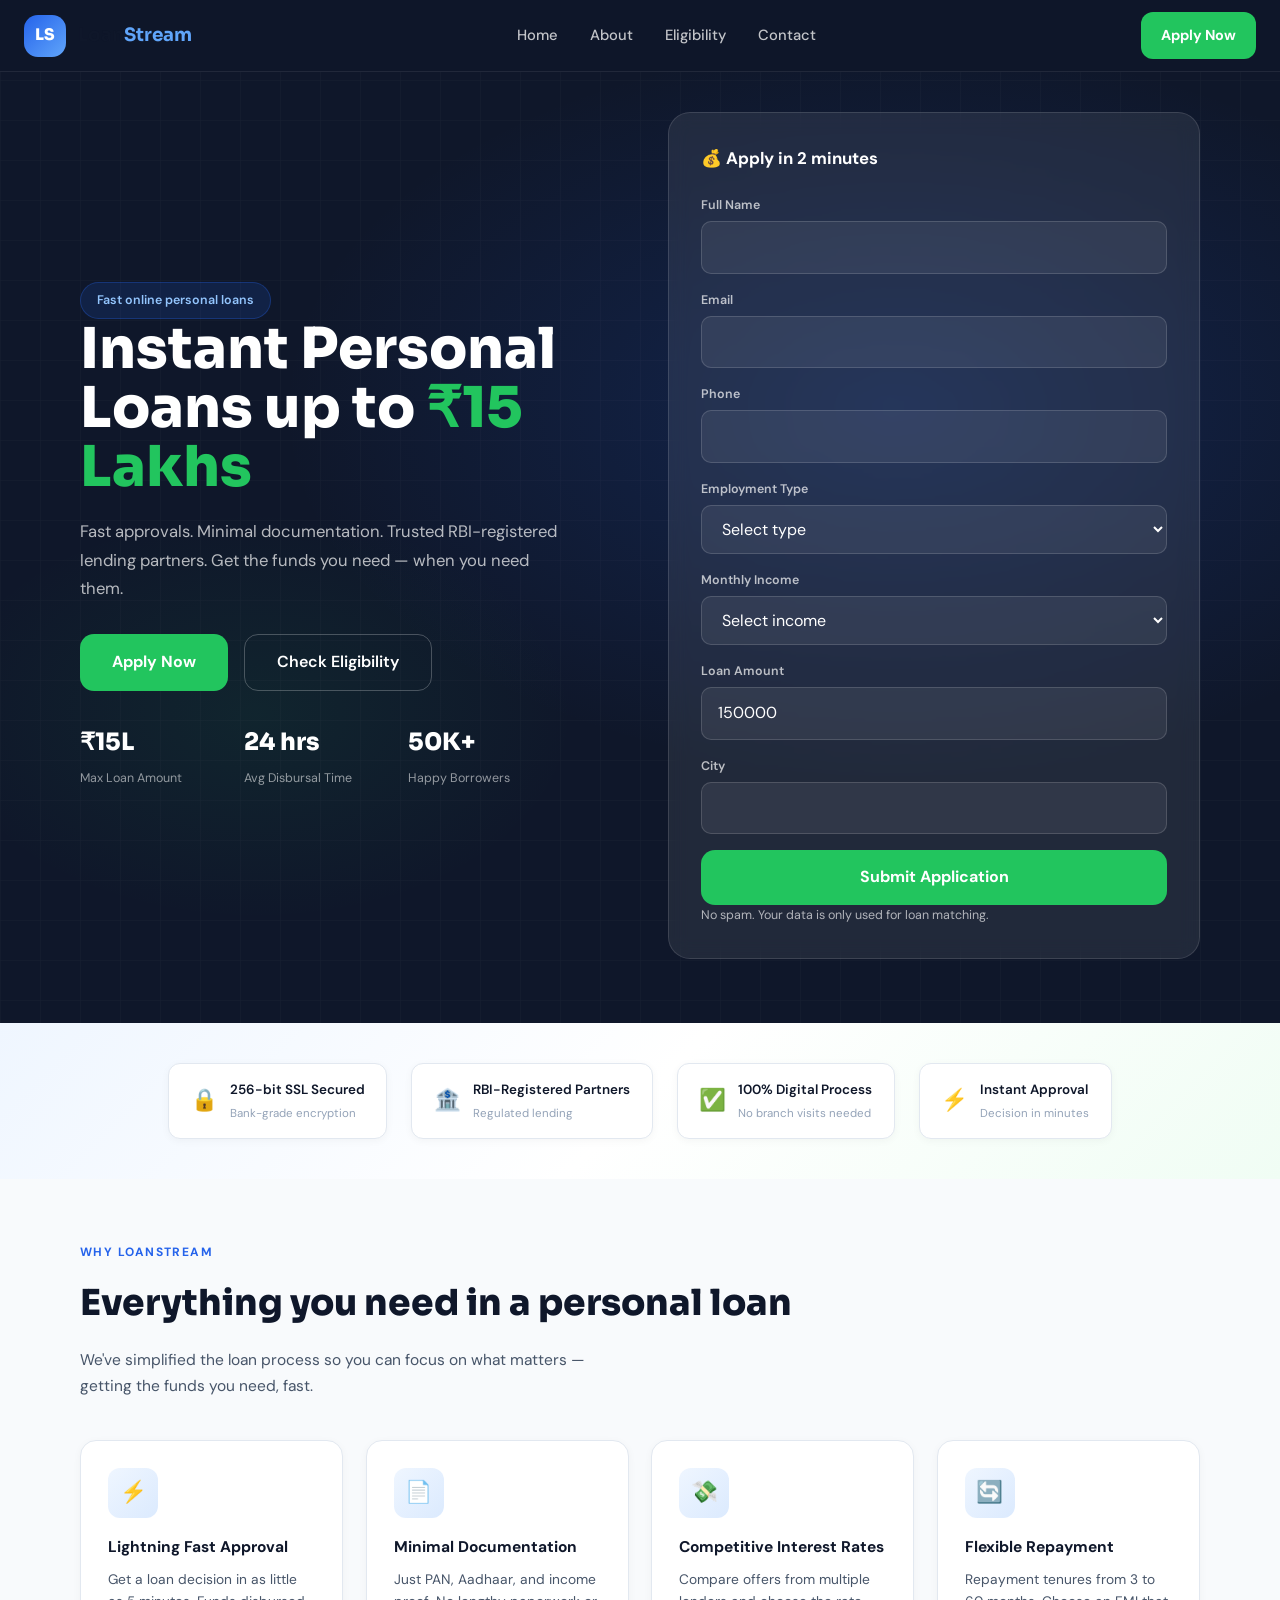
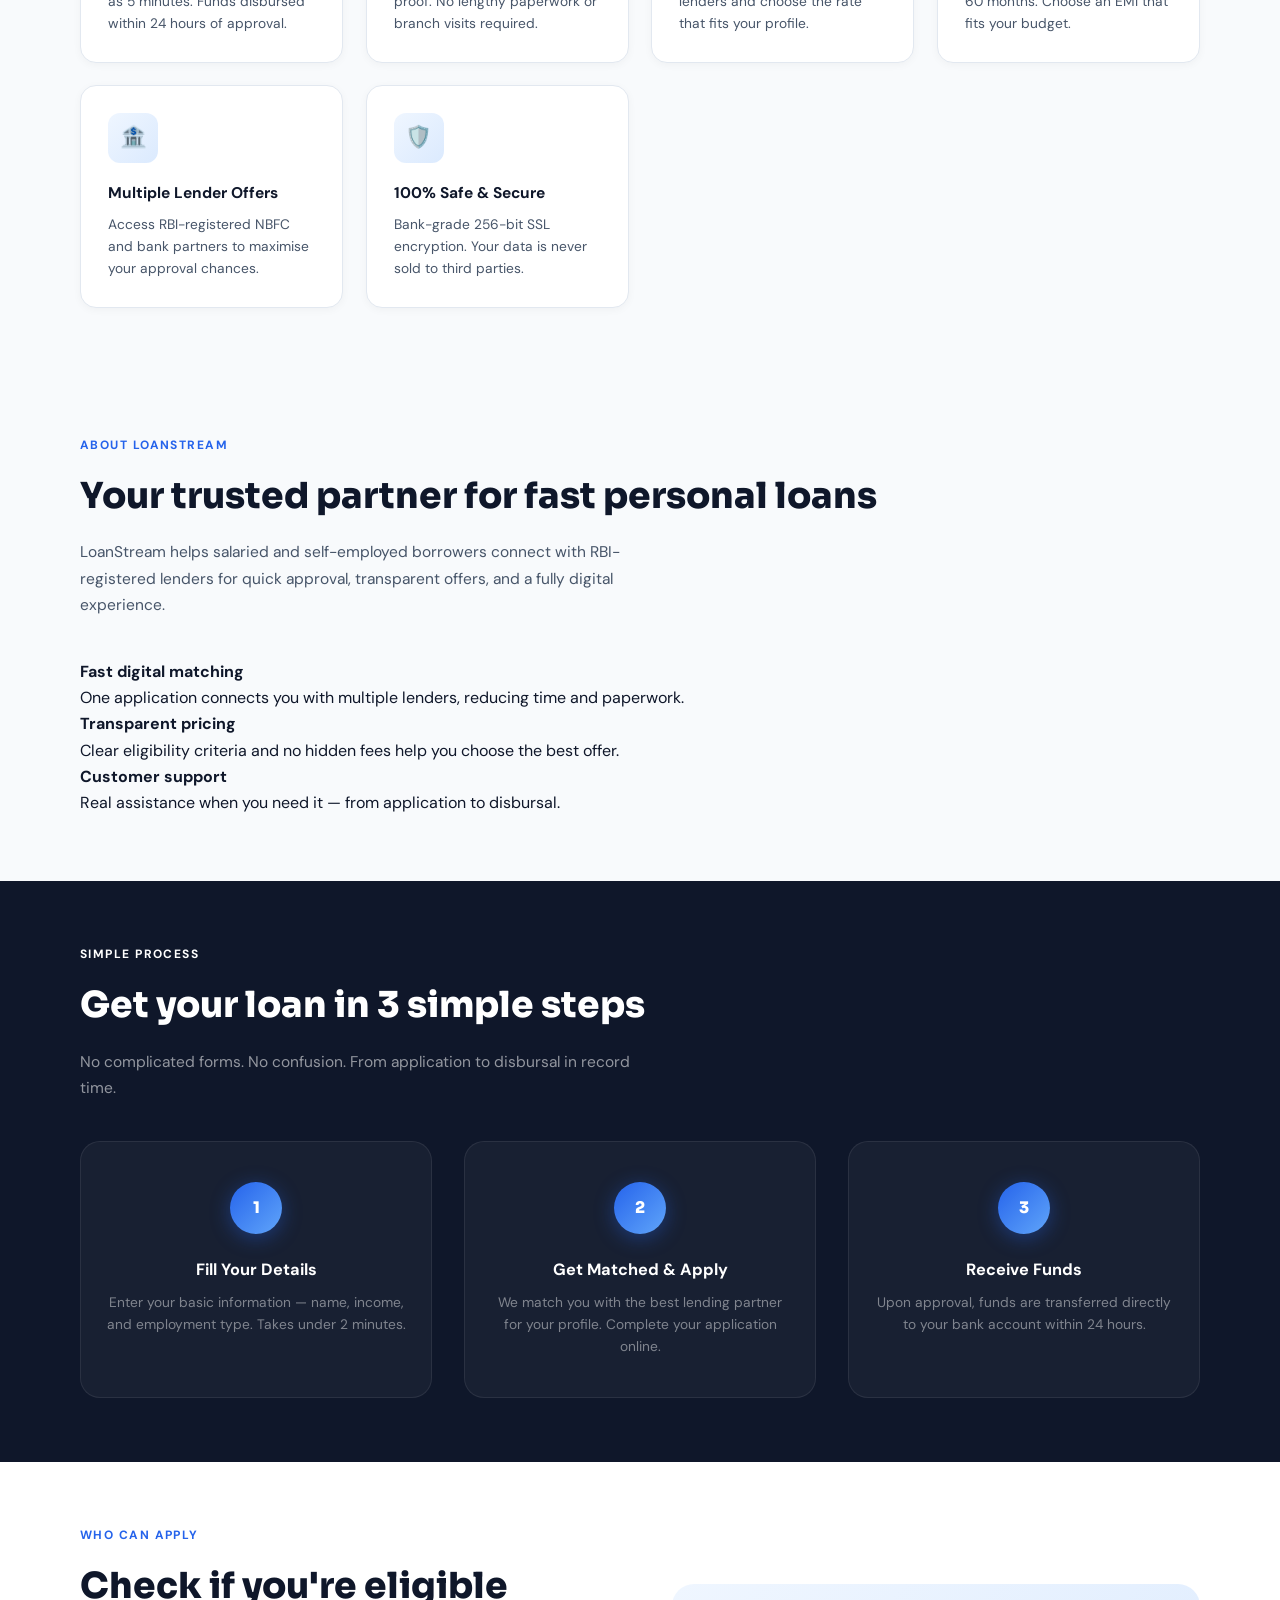
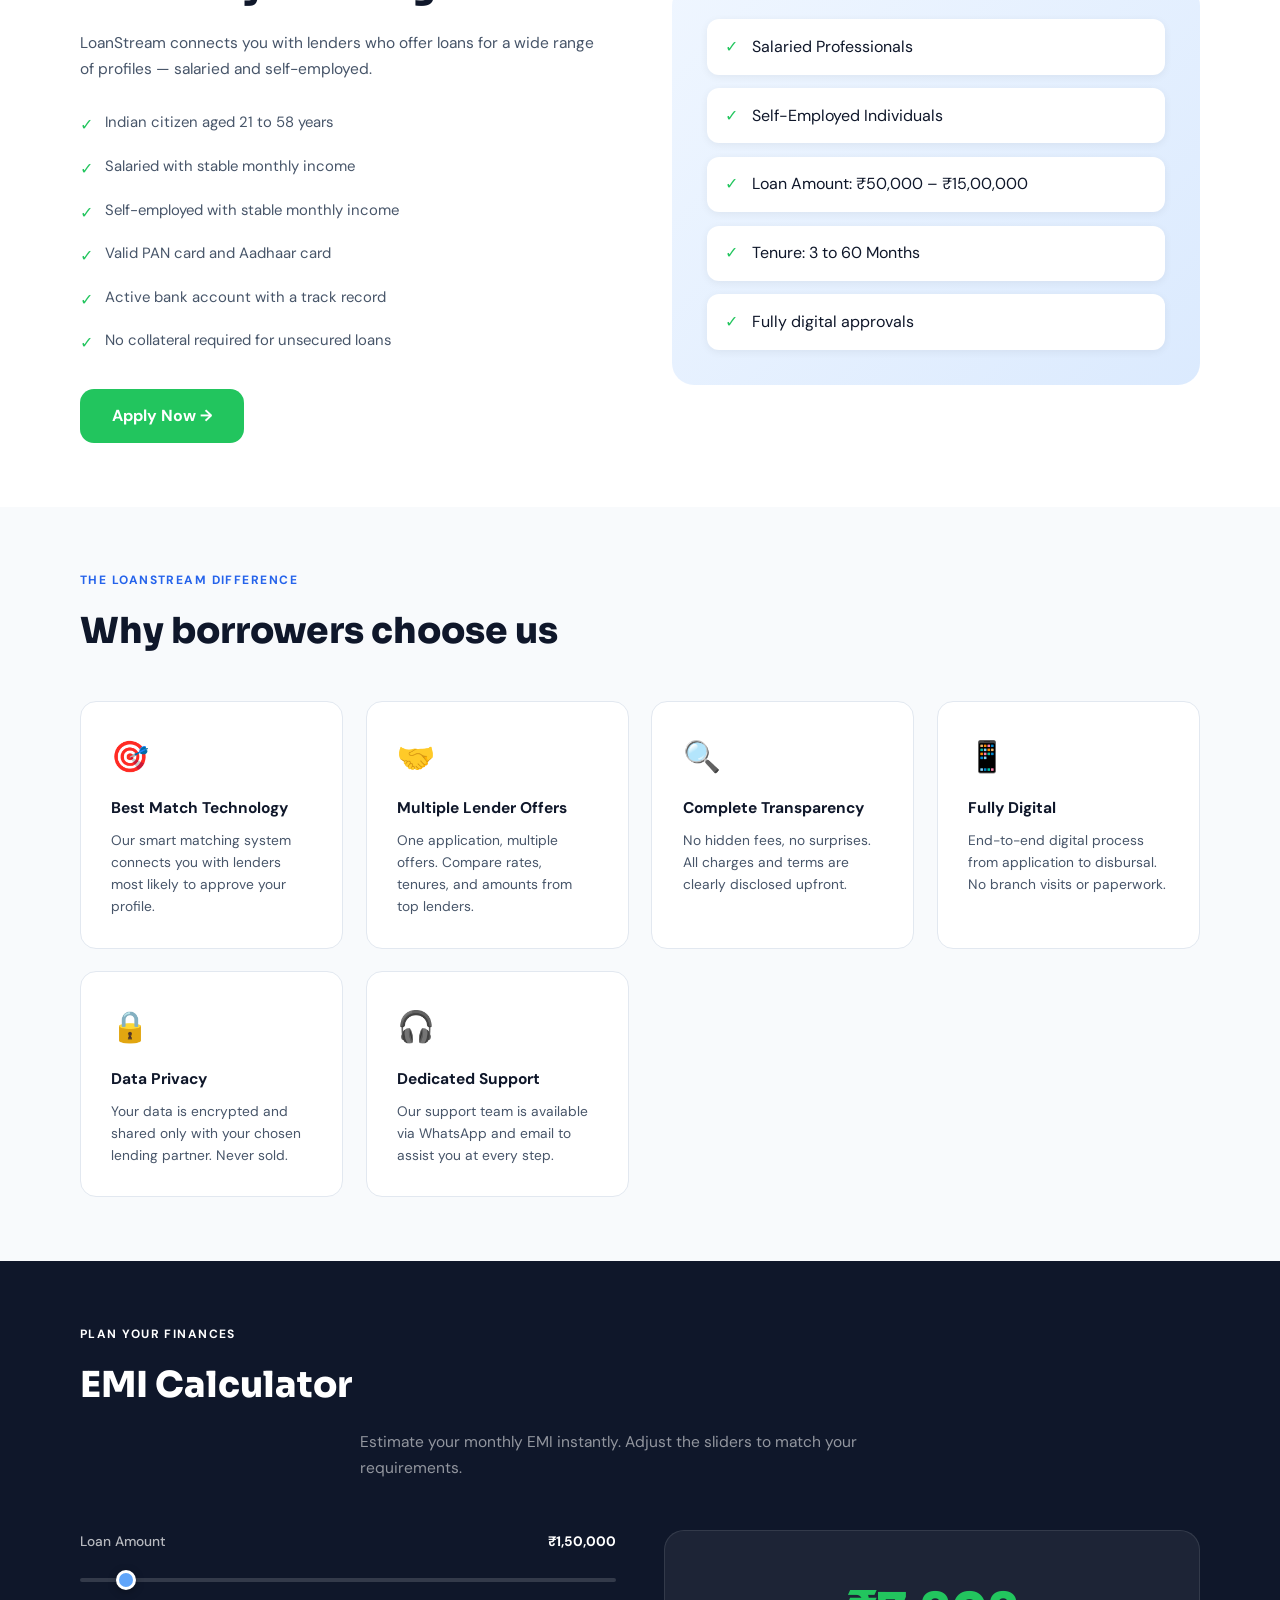
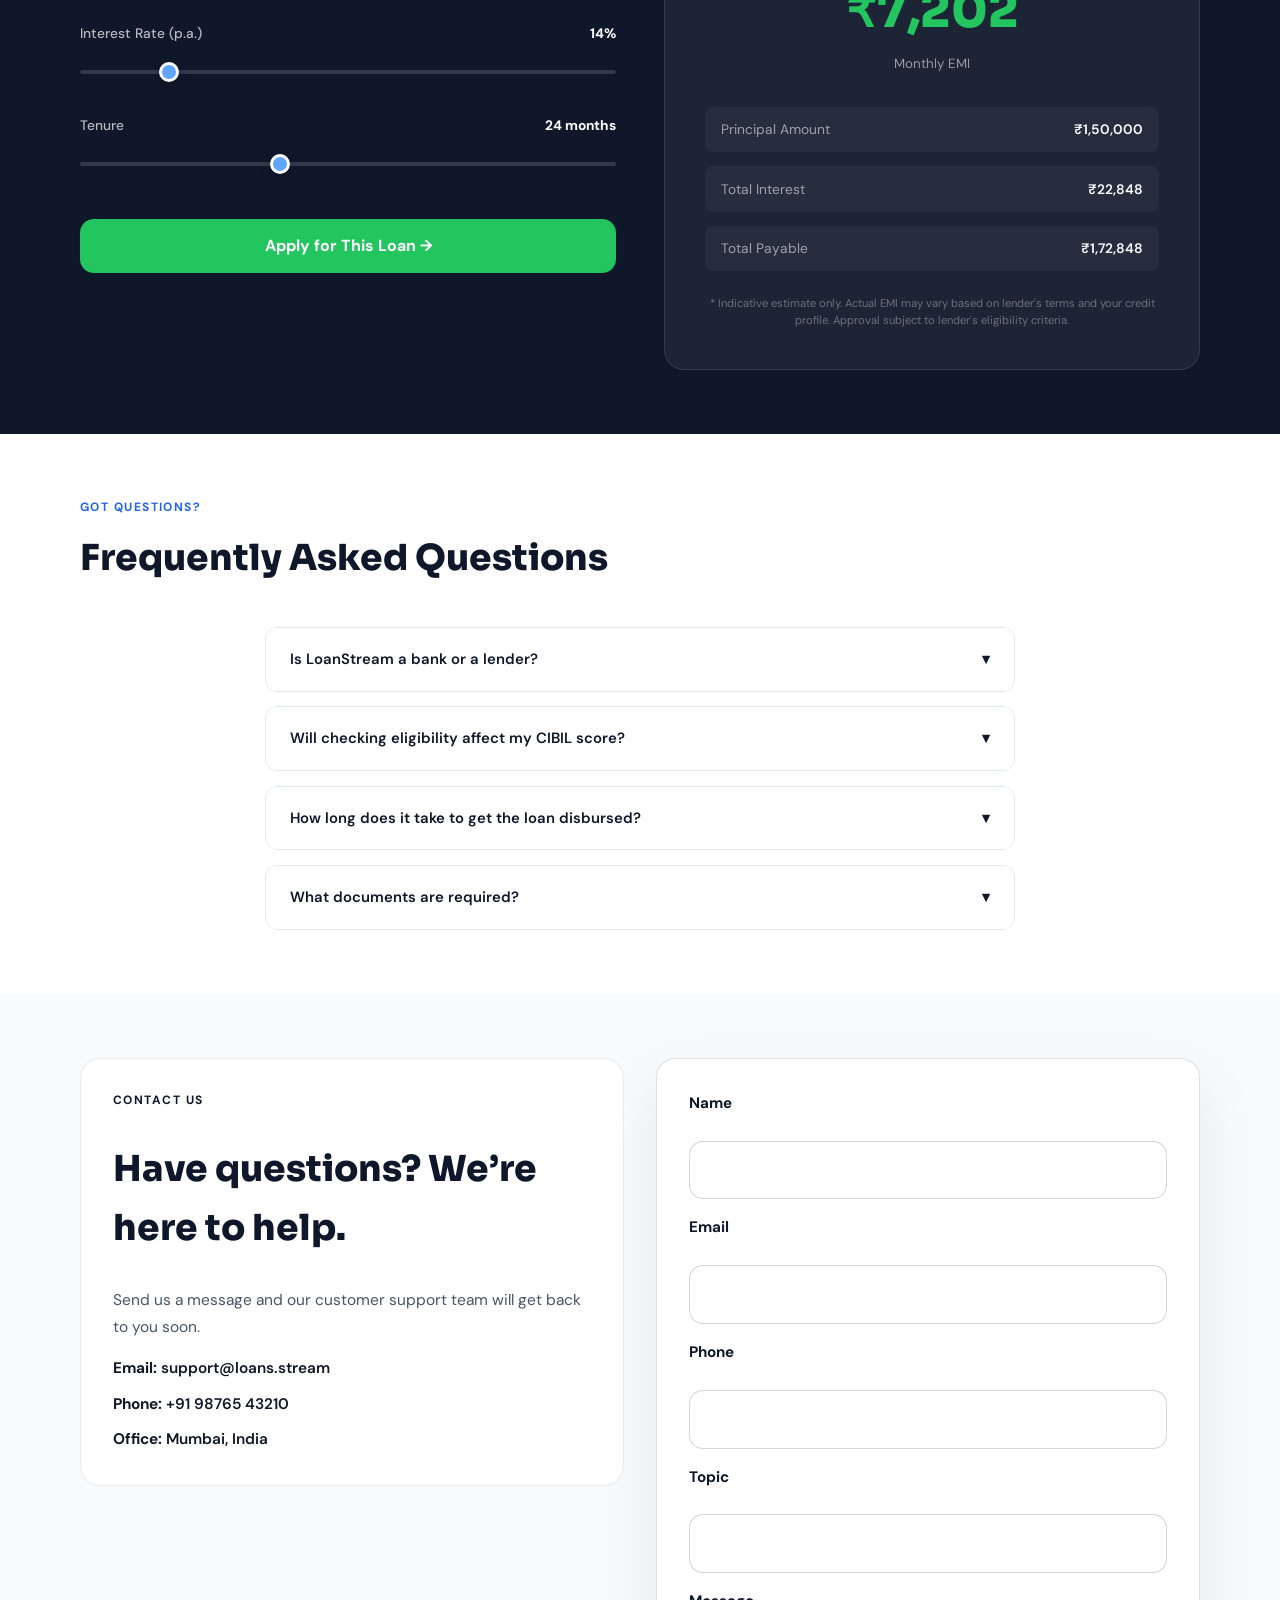
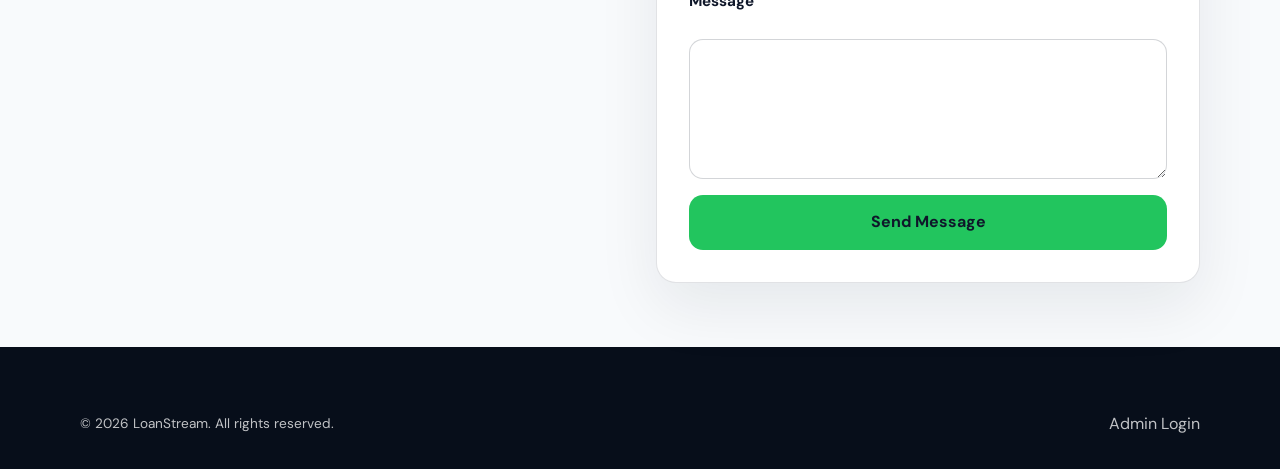
==== backend/wwwroot/index.html @ e565d1c7 "Remove old frontend/admin folders and unused files" ====
<!DOCTYPE html>
<html lang="en">
<head>
  <meta charset="UTF-8" />
  <meta name="viewport" content="width=device-width, initial-scale=1.0" />
  <title>LoanStream – Instant Personal Loans up to ₹15 Lakhs | Fast Approval India</title>
  <meta name="description" content="LoanStream connects you with RBI-registered lending partners for instant personal loans up to ₹15 Lakhs. Fast approval, minimal documentation, 100% online process." />
  <link rel="preconnect" href="https://fonts.googleapis.com" />
  <link rel="preconnect" href="https://fonts.gstatic.com" crossorigin />
  <link href="https://fonts.googleapis.com/css2?family=Sora:wght@400;500;600;700;800&family=DM+Sans:opsz,wght@9..40,400;9..40,500;9..40,600&display=swap" rel="stylesheet" />
  <link rel="stylesheet" href="css/style.css" />
</head>
<body>

<nav>
  <a class="logo" href="#home">
    <div class="logo-icon">LS</div>
    <span class="logo-txt">Loan<span>Stream</span></span>
  </a>
  <ul class="nav-links">
    <li><a href="#home">Home</a></li>
    <li><a href="#about">About</a></li>
    <li><a href="#eligibility">Eligibility</a></li>
    <li><a href="#contact">Contact</a></li>
  </ul>
  <button class="btn-nav" id="applyNavBtn">Apply Now</button>
  <div class="ham" id="mobileToggle"><span></span><span></span><span></span></div>
</nav>
<div class="mob-menu" id="mobMenu">
  <a href="#home">Home</a>
  <a href="#about">About</a>
  <a href="#eligibility">Eligibility</a>
  <a href="#contact">Contact</a>
  <button class="m-apply" id="applyMobileBtn">Apply Now →</button>
</div>

<section class="hero" id="home">
  <div class="hero-bg"></div>
  <div class="hero-grid"></div>
  <div class="hero-inner container">
    <div>
      <div class="badge">Fast online personal loans</div>
      <h1>Instant Personal Loans up to <span class="g">₹15 Lakhs</span></h1>
      <p class="hero-sub">Fast approvals. Minimal documentation. Trusted RBI-registered lending partners. Get the funds you need — when you need them.</p>
      <div class="hero-ctas">
        <button class="btn-p" id="applyHeroBtn">Apply Now</button>
        <a class="btn-o" href="#eligibility">Check Eligibility</a>
      </div>
      <div class="stats">
        <div class="stat"><div class="n">₹15L</div><div class="l">Max Loan Amount</div></div>
        <div class="stat"><div class="n">24 hrs</div><div class="l">Avg Disbursal Time</div></div>
        <div class="stat"><div class="n">50K+</div><div class="l">Happy Borrowers</div></div>
      </div>
    </div>
    <div>
      <div class="hero-card">
        <h3>💰 Apply in 2 minutes</h3>
        <form id="leadForm" class="mform">
          <div class="mfg"><label>Full Name</label><input type="text" name="name" required /></div>
          <div class="mfg"><label>Email</label><input type="email" name="email" required /></div>
          <div class="mfg"><label>Phone</label><input type="tel" name="phone" required maxlength="10" /></div>
          <div class="mfg"><label>Employment Type</label><select name="employmentType" required><option value="">Select type</option><option>Salaried</option><option>Self-Employed</option></select></div>
          <div class="mfg"><label>Monthly Income</label><select name="monthlyIncome" required><option value="">Select income</option><option>₹50,000 – ₹1,00,000</option><option>₹1,00,000+</option></select></div>
          <div class="mfg"><label>Loan Amount</label><input type="number" name="loanAmount" min="50000" max="1500000" step="5000" value="150000" required /></div>
          <div class="mfg"><label>City</label><input type="text" name="city" required /></div>
          <button class="btn-p" type="submit">Submit Application</button>
        </form>
        <p class="mdis">No spam. Your data is only used for loan matching.</p>
      </div>
    </div>
  </div>
</section>

<section class="trust">
  <div class="tbadges container">
    <div class="tb"><div class="tb-i">🔒</div><div><div class="tb-t">256-bit SSL Secured</div><div class="tb-s">Bank-grade encryption</div></div></div>
    <div class="tb"><div class="tb-i">🏦</div><div><div class="tb-t">RBI-Registered Partners</div><div class="tb-s">Regulated lending</div></div></div>
    <div class="tb"><div class="tb-i">✅</div><div><div class="tb-t">100% Digital Process</div><div class="tb-s">No branch visits needed</div></div></div>
    <div class="tb"><div class="tb-i">⚡</div><div><div class="tb-t">Instant Approval</div><div class="tb-s">Decision in minutes</div></div></div>
  </div>
</section>

<section class="benefits">
  <div class="container">
    <div class="sec-hdr">
      <div class="sec-lbl">Why LoanStream</div>
      <h2 class="sec-h">Everything you need in a personal loan</h2>
      <p class="sec-sub">We've simplified the loan process so you can focus on what matters — getting the funds you need, fast.</p>
    </div>
    <div class="bgrid">
      <div class="bcard rv"><div class="bicon">⚡</div><h4>Lightning Fast Approval</h4><p>Get a loan decision in as little as 5 minutes. Funds disbursed within 24 hours of approval.</p></div>
      <div class="bcard rv d1"><div class="bicon">📄</div><h4>Minimal Documentation</h4><p>Just PAN, Aadhaar, and income proof. No lengthy paperwork or branch visits required.</p></div>
      <div class="bcard rv d2"><div class="bicon">💸</div><h4>Competitive Interest Rates</h4><p>Compare offers from multiple lenders and choose the rate that fits your profile.</p></div>
      <div class="bcard rv"><div class="bicon">🔄</div><h4>Flexible Repayment</h4><p>Repayment tenures from 3 to 60 months. Choose an EMI that fits your budget.</p></div>
      <div class="bcard rv d1"><div class="bicon">🏦</div><h4>Multiple Lender Offers</h4><p>Access RBI-registered NBFC and bank partners to maximise your approval chances.</p></div>
      <div class="bcard rv d2"><div class="bicon">🛡️</div><h4>100% Safe & Secure</h4><p>Bank-grade 256-bit SSL encryption. Your data is never sold to third parties.</p></div>
    </div>
  </div>
</section>

<section class="about" id="about">
  <div class="container">
    <div class="sec-hdr">
      <div class="sec-lbl">About LoanStream</div>
      <h2 class="sec-h">Your trusted partner for fast personal loans</h2>
      <p class="sec-sub">LoanStream helps salaried and self-employed borrowers connect with RBI-registered lenders for quick approval, transparent offers, and a fully digital experience.</p>
    </div>
    <div class="about-grid">
      <div class="about-card"><h4>Fast digital matching</h4><p>One application connects you with multiple lenders, reducing time and paperwork.</p></div>
      <div class="about-card"><h4>Transparent pricing</h4><p>Clear eligibility criteria and no hidden fees help you choose the best offer.</p></div>
      <div class="about-card"><h4>Customer support</h4><p>Real assistance when you need it — from application to disbursal.</p></div>
    </div>
  </div>
</section>

<section class="hiw" id="how-it-works">
  <div class="container">
    <div class="sec-hdr c">
      <div class="sec-lbl">Simple Process</div>
      <h2 class="sec-h">Get your loan in 3 simple steps</h2>
      <p class="sec-sub">No complicated forms. No confusion. From application to disbursal in record time.</p>
    </div>
    <div class="steps">
      <div class="step rv"><div class="snum">1</div><h4>Fill Your Details</h4><p>Enter your basic information — name, income, and employment type. Takes under 2 minutes.</p></div>
      <div class="step rv d1"><div class="snum">2</div><h4>Get Matched & Apply</h4><p>We match you with the best lending partner for your profile. Complete your application online.</p></div>
      <div class="step rv d2"><div class="snum">3</div><h4>Receive Funds</h4><p>Upon approval, funds are transferred directly to your bank account within 24 hours.</p></div>
    </div>
  </div>
</section>

<section class="eligibility" id="eligibility">
  <div class="container">
    <div class="elig-grid">
      <div>
        <div class="sec-lbl">Who Can Apply</div>
        <h2 class="sec-h">Check if you're eligible</h2>
        <p class="sec-sub" style="margin-bottom:1.75rem">LoanStream connects you with lenders who offer loans for a wide range of profiles — salaried and self-employed.</p>
        <ul class="elist">
          <li><span>Indian citizen aged 21 to 58 years</span></li>
          <li><span>Salaried with stable monthly income</span></li>
          <li><span>Self-employed with stable monthly income</span></li>
          <li><span>Valid PAN card and Aadhaar card</span></li>
          <li><span>Active bank account with a track record</span></li>
          <li><span>No collateral required for unsecured loans</span></li>
        </ul>
        <button class="btn-p" onclick="document.getElementById('leadForm').scrollIntoView({behavior:'smooth'});">Apply Now →</button>
      </div>
      <div class="evisual">
        <div class="eitem"><span class="eck">✓</span><span>Salaried Professionals</span></div>
        <div class="eitem"><span class="eck">✓</span><span>Self-Employed Individuals</span></div>
        <div class="eitem"><span class="eck">✓</span><span>Loan Amount: ₹50,000 – ₹15,00,000</span></div>
        <div class="eitem"><span class="eck">✓</span><span>Tenure: 3 to 60 Months</span></div>
        <div class="eitem"><span class="eck">✓</span><span>Fully digital approvals</span></div>
      </div>
    </div>
  </div>
</section>

<section class="why">
  <div class="container">
    <div class="sec-hdr c"><div class="sec-lbl">The LoanStream Difference</div><h2 class="sec-h">Why borrowers choose us</h2></div>
    <div class="wgrid">
      <div class="wcard rv"><div class="wi">🎯</div><h4>Best Match Technology</h4><p>Our smart matching system connects you with lenders most likely to approve your profile.</p></div>
      <div class="wcard rv d1"><div class="wi">🤝</div><h4>Multiple Lender Offers</h4><p>One application, multiple offers. Compare rates, tenures, and amounts from top lenders.</p></div>
      <div class="wcard rv d2"><div class="wi">🔍</div><h4>Complete Transparency</h4><p>No hidden fees, no surprises. All charges and terms are clearly disclosed upfront.</p></div>
      <div class="wcard rv"><div class="wi">📱</div><h4>Fully Digital</h4><p>End-to-end digital process from application to disbursal. No branch visits or paperwork.</p></div>
      <div class="wcard rv d1"><div class="wi">🔒</div><h4>Data Privacy</h4><p>Your data is encrypted and shared only with your chosen lending partner. Never sold.</p></div>
      <div class="wcard rv d2"><div class="wi">🎧</div><h4>Dedicated Support</h4><p>Our support team is available via WhatsApp and email to assist you at every step.</p></div>
    </div>
  </div>
</section>

<section class="emi">
  <div class="container">
    <div class="sec-hdr c"><div class="sec-lbl">Plan Your Finances</div><h2 class="sec-h">EMI Calculator</h2><p class="sec-sub" style="color:rgba(255,255,255,.55);margin:0 auto 3rem">Estimate your monthly EMI instantly. Adjust the sliders to match your requirements.</p></div>
    <div class="emi-inner">
      <div class="emi-ctrls">
        <div class="slg"><label>Loan Amount <span id="amtD">₹1,50,000</span></label><input type="range" id="lAmt" min="50000" max="1500000" step="5000" value="150000" oninput="calcEMI()"></div>
        <div class="slg"><label>Interest Rate (p.a.) <span id="rateD">14%</span></label><input type="range" id="lRate" min="10" max="36" step="0.5" value="14" oninput="calcEMI()"></div>
        <div class="slg"><label>Tenure <span id="tenD">24 months</span></label><input type="range" id="lTen" min="3" max="60" step="1" value="24" oninput="calcEMI()"></div>
        <button class="btn-p" style="width:100%;margin-top:.75rem" onclick="document.getElementById('leadForm').scrollIntoView({behavior:'smooth'});">Apply for This Loan →</button>
      </div>
      <div class="emi-res">
        <div class="emi-num" id="emiD">₹9,617</div>
        <div class="emi-lbl">Monthly EMI</div>
        <div class="emi-bd">
          <div class="erow"><span class="k">Principal Amount</span><span class="v" id="pD">₹1,50,000</span></div>
          <div class="erow"><span class="k">Total Interest</span><span class="v" id="iD">₹30,808</span></div>
          <div class="erow"><span class="k">Total Payable</span><span class="v" id="tD">₹1,80,808</span></div>
        </div>
        <p class="emi-dis">* Indicative estimate only. Actual EMI may vary based on lender's terms and your credit profile. Approval subject to lender's eligibility criteria.</p>
      </div>
    </div>
  </div>
</section>

<section class="faq" style="background:#fff">
  <div class="container">
    <div class="sec-hdr c"><div class="sec-lbl">Got Questions?</div><h2 class="sec-h">Frequently Asked Questions</h2></div>
    <div class="faq-list">
      <div class="faq-item"><div class="faq-q" onclick="faq(this)">Is LoanStream a bank or a lender? <span class="faq-ch">▾</span></div><div class="faq-a">No. LoanStream is a loan aggregator platform. We connect borrowers with RBI-registered NBFCs and banks. All lending decisions, approvals, and disbursals are made solely by the partnered lenders. LoanStream does not lend money directly.</div></div>
      <div class="faq-item"><div class="faq-q" onclick="faq(this)">Will checking eligibility affect my CIBIL score? <span class="faq-ch">▾</span></div><div class="faq-a">No. Checking your eligibility on LoanStream is a soft inquiry and does not impact your CIBIL or credit score in any way. Only when a lender does a formal credit check (with your consent) will it appear on your credit report.</div></div>
      <div class="faq-item"><div class="faq-q" onclick="faq(this)">How long does it take to get the loan disbursed? <span class="faq-ch">▾</span></div><div class="faq-a">Once your application is approved by the lending partner and KYC is complete, funds are typically disbursed within 24 hours directly to your bank account. Processing times may vary by lender.</div></div>
      <div class="faq-item"><div class="faq-q" onclick="faq(this)">What documents are required? <span class="faq-ch">▾</span></div><div class="faq-a">Typically: PAN Card, Aadhaar Card, last 3 months' bank statements, latest salary slip or ITR (for self-employed), and a selfie for KYC. All documents are submitted digitally — no physical copies needed.</div></div>
    </div>
  </div>
</section>

<section class="contact" id="contact">
  <div class="container">
    <div class="contact-grid">
      <div class="contact-info">
        <div class="sec-lbl">Contact Us</div>
        <h2 class="sec-h">Have questions? We’re here to help.</h2>
        <p class="sec-sub">Send us a message and our customer support team will get back to you soon.</p>
        <div class="contact-details">
          <div><strong>Email:</strong> support@loans.stream</div>
          <div><strong>Phone:</strong> +91 98765 43210</div>
          <div><strong>Office:</strong> Mumbai, India</div>
        </div>
      </div>
      <div class="contact-card">
        <form id="contactForm" class="mform">
          <div class="mfg"><label>Name</label><input type="text" name="name" required /></div>
          <div class="mfg"><label>Email</label><input type="email" name="email" required /></div>
          <div class="mfg"><label>Phone</label><input type="tel" name="phone" required maxlength="10" /></div>
          <div class="mfg"><label>Topic</label><input type="text" name="topic" required /></div>
          <div class="mfg"><label>Message</label><textarea name="message" rows="4" required></textarea></div>
          <button class="btn-p" type="submit">Send Message</button>
        </form>
      </div>
    </div>
  </div>
</section>

<footer class="footer">
  <div class="container footer__content">
    <p>© 2026 LoanStream. All rights reserved.</p>
    <a href="/admin/index.html">Admin Login</a>
  </div>
</footer>

<div class="overlay" id="modal" style="display: none;">
  <div class="modal">
    <button class="mcls" id="closeModalBtn">×</button>
    <h3 id="modalTitle">Application submitted</h3>
    <p id="modalMessage">Your request is being processed.</p>
  </div>
</div>

<script src="js/utils.js"></script>
<script src="js/api.js"></script>
<script src="js/app.js"></script>
<script>
  document.getElementById('mobileToggle')?.addEventListener('click', () => document.getElementById('mobMenu')?.classList.toggle('open'));
  document.getElementById('applyMobileBtn')?.addEventListener('click', () => document.getElementById('leadForm')?.scrollIntoView({behavior:'smooth'}));
  const faq = (el) => {
    el.classList.toggle('open');
    el.nextElementSibling.classList.toggle('open');
  };
  window.faq = faq;
  window.calcEMI = () => {
    const amt = Number(document.getElementById('lAmt')?.value || 150000);
    const rate = Number(document.getElementById('lRate')?.value || 14);
    const ten = Number(document.getElementById('lTen')?.value || 24);
    const r = rate / 1200;
    const emi = Math.round((amt * r * Math.pow(1+r, ten)) / (Math.pow(1+r, ten) - 1));
    document.getElementById('amtD').textContent = `₹${amt.toLocaleString('en-IN')}`;
    document.getElementById('rateD').textContent = `${rate}%`;
    document.getElementById('tenD').textContent = `${ten} months`;
    document.getElementById('emiD').textContent = `₹${emi.toLocaleString('en-IN')}`;
    const total = emi * ten;
    document.getElementById('pD').textContent = `₹${amt.toLocaleString('en-IN')}`;
    document.getElementById('iD').textContent = `₹${Math.max(0, total - amt).toLocaleString('en-IN')}`;
    document.getElementById('tD').textContent = `₹${total.toLocaleString('en-IN')}`;
  };
  calcEMI();
</script>
</body>
</html>
---- backend/wwwroot/css/style.css ----
:root {
  --navy:#0F172A;
  --blue:#2563EB;
  --blue-l:#60A5FA;
  --green:#22C55E;
  --green-d:#16A34A;
  --g50:#F8FAFC;
  --g100:#F1F5F9;
  --g200:#E2E8F0;
  --g400:#94A3B8;
  --g600:#475569;
  --white:#FFFFFF;
}

*, *::before, *::after {
  box-sizing: border-box;
  margin: 0;
  padding: 0;
}

html {
  scroll-behavior: smooth;
}

body {
  font-family: 'DM Sans', sans-serif;
  color: var(--navy);
  background: var(--white);
  line-height: 1.65;
  overflow-x: hidden;
}

section {
  scroll-margin-top: 90px;
  padding: 4rem 0;
}

.about,
.contact {
  background: #f8fafc;
}

.contact-grid {
  display: grid;
  grid-template-columns: repeat(2, minmax(0, 1fr));
  gap: 2rem;
  align-items: start;
}

.contact-info {
  display: grid;
  gap: 1rem;
}

.contact-info .sec-lbl {
  margin-bottom: 0.75rem;
  color: #0f172a;
  font-weight: 700;
  letter-spacing: 0.12em;
  text-transform: uppercase;
}

.contact-details {
  display: grid;
  gap: 0.65rem;
  color: #111827;
  font-size: 0.96rem;
  font-weight: 600;
}

.contact-card {
  background: #ffffff;
  border: 1px solid rgba(15, 23, 42, 0.12);
  border-radius: 20px;
  padding: 2rem;
  box-shadow: 0 24px 62px rgba(15, 23, 42, 0.08);
}

.contact-card label,
.contact-card .mfg label {
  display: block;
  color: #0f172a;
  font-size: 0.95rem;
  font-weight: 700;
  margin-bottom: 0.75rem;
}

.contact-card input,
.contact-card textarea,
.contact-card .mfg input,
.contact-card .mfg textarea {
  width: 100%;
  border: 1px solid rgba(15, 23, 42, 0.18);
  border-radius: 14px;
  padding: 0.95rem 1rem;
  background: #f8fafc;
  color: #0f172a;
  margin-top: 0.45rem;
}

.contact-card input::placeholder,
.contact-card textarea::placeholder {
  color: rgba(15, 23, 42, 0.45);
}

.contact-card textarea {
  min-height: 170px;
}

.contact-card textarea {
  min-height: 170px;
}

.contact-card .btn-p {
  width: 100%;
}

.contact-info {
  background: #ffffff;
  border: 1px solid rgba(15, 23, 42, 0.08);
  border-radius: 20px;
  padding: 2rem;
}

.contact-card textarea {
  resize: vertical;
  min-height: 140px;
}

.contact-card .btn-p {
  width: 100%;
}

@media (max-width: 960px) {
  .contact-grid {
    grid-template-columns: 1fr;
  }
}

a {
  color: inherit;
  text-decoration: none;
}

button, input, select, textarea {
  font: inherit;
}

button {
  cursor: pointer;
}

.container {
  width: min(1120px, calc(100% - 3rem));
  margin: 0 auto;
}

nav {
  position: fixed;
  top: 0;
  left: 0;
  right: 0;
  z-index: 1000;
  display: flex;
  align-items: center;
  justify-content: space-between;
  gap: 1rem;
  padding: 0 1.5rem;
  height: 72px;
  background: rgba(15, 23, 42, 0.95);
  backdrop-filter: blur(14px);
  border-bottom: 1px solid rgba(255, 255, 255, 0.08);
}

.logo {
  display: flex;
  align-items: center;
  gap: 0.75rem;
}

.logo-icon {
  width: 42px;
  height: 42px;
  display: grid;
  place-items: center;
  background: linear-gradient(135deg, var(--blue), var(--blue-l));
  border-radius: 14px;
  color: #fff;
  font-family: 'Sora', sans-serif;
  font-weight: 800;
}

.logo-txt {
  font-family: 'Sora', sans-serif;
  font-weight: 700;
  font-size: 1.15rem;
}

.logo-txt span {
  color: var(--blue-l);
}

.nav-links {
  display: flex;
  align-items: center;
  gap: 2rem;
  list-style: none;
}

.nav-links a {
  color: rgba(255, 255, 255, 0.75);
  font-size: 0.92rem;
  font-weight: 500;
  cursor: pointer;
}

.nav-links a:hover {
  color: #fff;
}

.btn-nav {
  border: none;
  border-radius: 12px;
  padding: 0.72rem 1.25rem;
  background: var(--green);
  color: var(--white);
  font-weight: 700;
  font-size: 0.9rem;
  transition: transform 0.2s ease, background 0.2s ease;
}

.btn-nav:hover {
  background: var(--green-d);
  transform: translateY(-1px);
}

.ham {
  display: none;
  flex-direction: column;
  gap: 5px;
  cursor: pointer;
  padding: 4px;
}

.ham span {
  width: 24px;
  height: 2px;
  background: #fff;
  border-radius: 2px;
}

.mob-menu {
  display: none;
  position: fixed;
  top: 72px;
  left: 0;
  right: 0;
  background: var(--navy);
  padding: 1.5rem;
  flex-direction: column;
  gap: 0.8rem;
  z-index: 999;
  border-bottom: 1px solid rgba(255,255,255,0.1);
}

.mob-menu.open {
  display: flex;
}

.mob-menu a {
  color: rgba(255,255,255,0.8);
  text-decoration: none;
  font-size: 0.95rem;
  font-weight: 500;
  padding: 0.5rem 0;
  border-bottom: 1px solid rgba(255,255,255,0.06);
}

.m-apply {
  background: var(--green);
  color: #fff;
  padding: 0.75rem;
  border-radius: 8px;
  border: none;
  cursor: pointer;
  font-size: 0.95rem;
  font-weight: 700;
}

.hero {
  min-height: 100vh;
  position: relative;
  padding: 7rem 1.5rem 4rem;
  background: var(--navy);
  overflow: hidden;
  display: flex;
  align-items: center;
}

.hero-bg {
  position: absolute;
  inset: 0;
  background: radial-gradient(ellipse 80% 60% at 70% 40%, rgba(37,99,235,0.18), transparent 60%),
              radial-gradient(ellipse 50% 40% at 20% 70%, rgba(34,197,94,0.08), transparent 50%);
}

.hero-grid {
  position: absolute;
  inset: 0;
  opacity: 0.04;
  background-image: linear-gradient(rgba(255,255,255,0.5) 1px, transparent 1px),
                    linear-gradient(90deg, rgba(255,255,255,0.5) 1px, transparent 1px);
  background-size: 40px 40px;
}

.hero-inner {
  position: relative;
  z-index: 1;
  width: min(1120px, calc(100% - 3rem));
  margin: 0 auto;
  display: grid;
  grid-template-columns: 1fr 1fr;
  gap: 3.5rem;
  align-items: center;
}

.badge {
  display: inline-flex;
  align-items: center;
  gap: 0.5rem;
  padding: 0.45rem 1rem;
  border-radius: 100px;
  background: rgba(37,99,235,0.15);
  border: 1px solid rgba(37,99,235,0.3);
  color: #93C5FD;
  font-size: 0.78rem;
  font-weight: 600;
}

.hero h1 {
  font-family: 'Sora', sans-serif;
  font-size: clamp(2.4rem, 4.4vw, 3.6rem);
  font-weight: 800;
  color: #fff;
  line-height: 1.05;
  margin-bottom: 1.3rem;
}

.hero h1 .g {
  color: var(--green);
}

.hero-sub {
  font-size: 1.04rem;
  color: rgba(255,255,255,0.7);
  max-width: 480px;
  margin-bottom: 2rem;
  line-height: 1.7;
}

.hero-ctas {
  display: flex;
  flex-wrap: wrap;
  gap: 1rem;
  margin-bottom: 2rem;
}

.btn-p, .btn-o {
  border-radius: 14px;
  padding: 0.88rem 2rem;
  transition: all 0.2s ease;
}

.btn-p {
  border: none;
  background: var(--green);
  color: white;
  font-weight: 700;
}

.btn-p:hover {
  background: var(--green-d);
  transform: translateY(-2px);
}

.btn-o {
  border: 1px solid rgba(255,255,255,0.24);
  background: transparent;
  color: white;
  font-weight: 600;
}

.btn-o:hover {
  background: rgba(255,255,255,0.08);
  transform: translateY(-2px);
}

.stats {
  display: flex;
  flex-wrap: wrap;
  gap: 1.5rem;
}

.stat {
  min-width: 140px;
}

.n {
  font-family: 'Sora', sans-serif;
  font-size: 1.5rem;
  font-weight: 800;
  color: white;
}

.l {
  font-size: 0.78rem;
  color: rgba(255,255,255,0.55);
  margin-top: 0.35rem;
}

.hero-card {
  background: rgba(255,255,255,0.08);
  border: 1px solid rgba(255,255,255,0.12);
  border-radius: 22px;
  padding: 2rem;
  backdrop-filter: blur(10px);
}

.hero-card h3 {
  color: white;
  font-size: 1.05rem;
  font-weight: 700;
  margin-bottom: 1.4rem;
}

.mform {
  display: flex;
  flex-direction: column;
  gap: 1rem;
}

.mfg {
  display: flex;
  flex-direction: column;
  gap: 0.35rem;
}

.mfg label {
  font-size: 0.78rem;
  font-weight: 600;
  color: rgba(255,255,255,0.7);
}

.mfg input, .mfg select {
  padding: 0.75rem 1rem;
  border-radius: 10px;
  border: 1px solid rgba(255,255,255,0.15);
  background: rgba(255,255,255,0.07);
  color: #fff;
  outline: none;
}

.mfg select option {
  color: var(--navy);
}

.mdis {
  font-size: 0.78rem;
  color: rgba(255,255,255,0.65);
}

.trust {
  background: linear-gradient(135deg, #EFF6FF 0%, #fff 50%, #F0FDF4 100%);
  padding: 2.5rem 1.5rem;
}

.tbadges {
  display: flex;
  flex-wrap: wrap;
  justify-content: center;
  gap: 1.5rem;
}

.tb {
  display: flex;
  align-items: center;
  gap: 0.75rem;
  background: white;
  border: 1px solid var(--g200);
  border-radius: 12px;
  padding: 0.95rem 1.35rem;
  box-shadow: 0 2px 8px rgba(0,0,0,0.04);
}

.tb-i {
  font-size: 1.35rem;
}

.tb-t {
  font-size: 0.84rem;
  font-weight: 600;
  color: var(--navy);
}

.tb-s {
  font-size: 0.72rem;
  color: var(--g400);
  margin-top: 0.2rem;
}

.benefits {
  background: var(--g50);
}

.sec-hdr {
  margin-bottom: 2.5rem;
}

.sec-lbl {
  font-size: 0.75rem;
  font-weight: 700;
  letter-spacing: 0.12em;
  text-transform: uppercase;
  color: var(--blue);
  margin-bottom: 0.65rem;
}

.sec-h {
  font-family: 'Sora', sans-serif;
  font-size: clamp(1.55rem, 2.8vw, 2.35rem);
  font-weight: 800;
  color: var(--navy);
  margin-bottom: 0.9rem;
}

.sec-sub {
  font-size: 0.97rem;
  color: var(--g600);
  max-width: 560px;
  line-height: 1.7;
}

.bgrid {
  display: grid;
  grid-template-columns: repeat(auto-fit, minmax(220px, 1fr));
  gap: 1.4rem;
}

.bcard {
  background: white;
  border-radius: 16px;
  padding: 1.7rem;
  border: 1px solid var(--g200);
  transition: all 0.25s ease;
  box-shadow: 0 2px 8px rgba(0,0,0,0.04);
}

.bcard:hover {
  transform: translateY(-4px);
  box-shadow: 0 12px 32px rgba(37,99,235,0.1);
  border-color: #BFDBFE;
}

.bicon {
  width: 50px;
  height: 50px;
  border-radius: 12px;
  background: linear-gradient(135deg, #EFF6FF, #DBEAFE);
  display: flex;
  align-items: center;
  justify-content: center;
  font-size: 1.35rem;
  margin-bottom: 1.1rem;
}

.bcard h4 {
  font-size: 0.97rem;
  font-weight: 700;
  color: var(--navy);
  margin-bottom: 0.45rem;
}

.bcard p {
  font-size: 0.86rem;
  color: var(--g600);
  line-height: 1.6;
}

.hiw {
  background: var(--navy);
}

.hiw .sec-lbl {
  color: #60A5FA;
}

.hiw .sec-h,
.hiw .sec-lbl {
  color: white;
}

.hiw .sec-sub {
  color: rgba(255,255,255,0.55);
}

.steps {
  display: grid;
  grid-template-columns: repeat(3, 1fr);
  gap: 2rem;
}

.step {
  text-align: center;
  background: rgba(255,255,255,0.04);
  border: 1px solid rgba(255,255,255,0.08);
  border-radius: 20px;
  padding: 2.5rem 1.5rem;
  transition: background 0.2s ease;
}

.step:hover {
  background: rgba(255,255,255,0.08);
}

.snum {
  width: 52px;
  height: 52px;
  border-radius: 50%;
  background: linear-gradient(135deg, var(--blue), var(--blue-l));
  color: white;
  font-family: 'Sora', sans-serif;
  font-weight: 800;
  display: grid;
  place-items: center;
  margin: 0 auto 1.4rem;
  box-shadow: 0 4px 20px rgba(37,99,235,0.4);
}

.step h4 {
  font-size: 1.02rem;
  color: white;
  margin-bottom: 0.45rem;
}

.step p {
  font-size: 0.86rem;
  color: rgba(255,255,255,0.45);
  line-height: 1.6;
}

.eligibility {
  background: white;
}

.elig-grid {
  display: grid;
  grid-template-columns: 1fr 1fr;
  gap: 4rem;
  align-items: center;
}

.elist {
  list-style: none;
  display: flex;
  flex-direction: column;
  gap: 0.95rem;
  margin-bottom: 2rem;
}

.elist li {
  display: flex;
  align-items: flex-start;
  gap: 0.75rem;
}

.elist li::before {
  content: '✓';
  color: var(--green);
  font-size: 1rem;
  margin-top: 2px;
}

.elist li span {
  font-size: 0.93rem;
  color: var(--g600);
}

.evisual {
  background: linear-gradient(135deg,#EFF6FF,#DBEAFE);
  border-radius: 22px;
  padding: 2.2rem;
  display: flex;
  flex-direction: column;
  gap: 0.85rem;
}

.eitem {
  display: flex;
  align-items: center;
  gap: 0.9rem;
  background: white;
  border-radius: 12px;
  padding: 0.9rem 1.1rem;
  box-shadow: 0 2px 8px rgba(0,0,0,0.06);
}

.eck {
  color: var(--green);
  font-size: 1rem;
}

.why {
  background: var(--g50);
}

.wgrid {
  display: grid;
  grid-template-columns: repeat(auto-fit, minmax(250px,1fr));
  gap: 1.4rem;
}

.wcard {
  background: white;
  border-radius: 16px;
  padding: 1.9rem;
  border: 1px solid var(--g200);
  position: relative;
  overflow: hidden;
  transition: all 0.25s ease;
}

.wcard:hover {
  transform: translateY(-4px);
  box-shadow: 0 12px 32px rgba(0,0,0,0.08);
}

.wcard::before {
  content: '';
  position: absolute;
  top: 0;
  left: 0;
  right: 0;
  height: 3px;
  background: linear-gradient(90deg,var(--blue),var(--blue-l));
  transform: scaleX(0);
  transform-origin: left;
  transition: transform 0.3s ease;
}

.wcard:hover::before {
  transform: scaleX(1);
}

.wi {
  font-size: 1.9rem;
  margin-bottom: 0.9rem;
}

.wcard h4 {
  font-size: 0.97rem;
  font-weight: 700;
  color: var(--navy);
  margin-bottom: 0.45rem;
}

.wcard p {
  font-size: 0.86rem;
  color: var(--g600);
  line-height: 1.6;
}

.emi {
  background: var(--navy);
}

.emi .sec-lbl,
.emi .sec-h,
.emi .sec-sub {
  color: white;
}

.emi-inner {
  display: grid;
  grid-template-columns: 1fr 1fr;
  gap: 3rem;
  align-items: start;
}

.emi-ctrls {
  display: flex;
  flex-direction: column;
  gap: 2rem;
}

.slg label {
  display: flex;
  justify-content: space-between;
  font-size: 0.86rem;
  color: rgba(255,255,255,0.7);
  margin-bottom: 0.7rem;
  font-weight: 500;
}

.slg label span {
  color: #fff;
  font-weight: 700;
}

input[type=range] {
  width: 100%;
  appearance: none;
  height: 4px;
  border-radius: 4px;
  background: rgba(255,255,255,0.15);
  outline: none;
}

input[type=range]::-webkit-slider-thumb {
  appearance: none;
  width: 20px;
  height: 20px;
  border-radius: 50%;
  background: var(--blue-l);
  border: 3px solid #fff;
  box-shadow: 0 2px 8px rgba(0,0,0,0.3);
}

.emi-res {
  background: rgba(255,255,255,0.06);
  border: 1px solid rgba(255,255,255,0.1);
  border-radius: 20px;
  padding: 2.5rem;
  text-align: center;
}

.emi-num {
  font-family: 'Sora', sans-serif;
  font-size: 3rem;
  font-weight: 800;
  color: var(--green);
}

.emi-lbl {
  font-size: 0.83rem;
  color: rgba(255,255,255,0.55);
  margin-top: 0.2rem;
  margin-bottom: 2rem;
}

.emi-bd {
  display: flex;
  flex-direction: column;
  gap: 0.9rem;
}

.erow {
  display: flex;
  justify-content: space-between;
  padding: 0.7rem 1rem;
  background: rgba(255,255,255,0.04);
  border-radius: 8px;
}

.erow .k {
  font-size: 0.86rem;
  color: rgba(255,255,255,0.55);
}

.erow .v {
  font-size: 0.86rem;
  font-weight: 600;
  color: white;
}

.emi-dis {
  font-size: 0.7rem;
  color: rgba(255,255,255,0.35);
  margin-top: 1.5rem;
  line-height: 1.5;
}

.faq {
  background: white;
}

.faq-list {
  max-width: 750px;
  margin: 0 auto;
  display: flex;
  flex-direction: column;
  gap: 0.9rem;
}

.faq-item {
  border: 1px solid var(--g200);
  border-radius: 12px;
  overflow: hidden;
}

.faq-q {
  display: flex;
  justify-content: space-between;
  align-items: center;
  padding: 1.2rem 1.5rem;
  cursor: pointer;
  background: white;
  font-weight: 600;
  font-size: 0.93rem;
  color: var(--navy);
  gap: 1rem;
}

.faq-q:hover {
  background: var(--g50);
}

.faq-q.open {
  background: #EFF6FF;
  color: var(--blue);
}

.faq-ch {
  transition: transform 0.3s ease;
}

.faq-q.open .faq-ch {
  transform: rotate(180deg);
}

.faq-a {
  display: none;
  padding: 0 1.5rem 1.2rem;
  font-size: 0.88rem;
  color: var(--g600);
  line-height: 1.7;
  background: #EFF6FF;
}

.faq-a.open {
  display: block;
}

.footer {
  background: #070E1A;
  padding: 4rem 1.5rem 2rem;
}

.footer__content {
  max-width: 1200px;
  margin: 0 auto;
  display: flex;
  justify-content: space-between;
  align-items: center;
  gap: 1rem;
}

.footer__content p {
  font-size: 0.85rem;
  color: rgba(255,255,255,0.75);
}

.footer__content a {
  color: rgba(255,255,255,0.75);
}

.overlay {
  position: fixed;
  inset: 0;
  z-index: 2000;
  background: rgba(0,0,0,0.72);
  backdrop-filter: blur(4px);
  display: none;
  align-items: center;
  justify-content: center;
  padding: 1.5rem;
}

.overlay.open {
  display: flex;
}

.modal {
  background: linear-gradient(180deg, rgba(5,15,30,0.98), rgba(12,30,55,0.98));
  color: #f7f9fb;
  border: 1px solid rgba(255,255,255,0.08);
  border-radius: 22px;
  padding: 2rem;
  max-width: 500px;
  width: 100%;
  position: relative;
  box-shadow: 0 30px 80px rgba(0,0,0,0.35);
  animation: mIn 0.35s cubic-bezier(0.34,1.56,0.64,1) both;
}

.modal h3 {
  margin: 0 0 0.75rem;
  color: #fff;
}

.modal p {
  margin: 0;
  color: rgba(255,255,255,0.88);
}

@keyframes mIn {
  from {opacity:0;transform:scale(0.85) translateY(20px)}
  to {opacity:1;transform:scale(1) translateY(0)}
}

.mcls {
  position: absolute;
  top: 1.2rem;
  right: 1.2rem;
  background: var(--g100);
  border: none;
  width: 32px;
  height: 32px;
  border-radius: 50%;
  cursor: pointer;
  font-size: 1rem;
  display: flex;
  align-items: center;
  justify-content: center;
  transition: background 0.2s ease;
}

.mcls:hover {
  background: var(--g200);
}

@media (max-width: 900px) {
  .hero-inner,
  .steps,
  .elig-grid,
  .emi-inner,
  .footer__content {
    grid-template-columns: 1fr;
  }
  .nav-links { display: none; }
  .ham { display: flex; }
  .cta-btns { flex-direction: column; align-items: center; }
}

@media (max-width: 640px) {
  nav { padding: 0 1rem; }
  .hero { padding-top: 5rem; }
  .hero h1 { font-size: clamp(2rem, 6vw, 2.8rem); }
}


.contact-card,
.contact-card * {
    color: #0f172a !important;
}

.contact-card input,
.contact-card textarea {
    color: #0f172a !important;
    background: #ffffff !important;
}

.contact-card label {
    color: #0f172a !important;
}
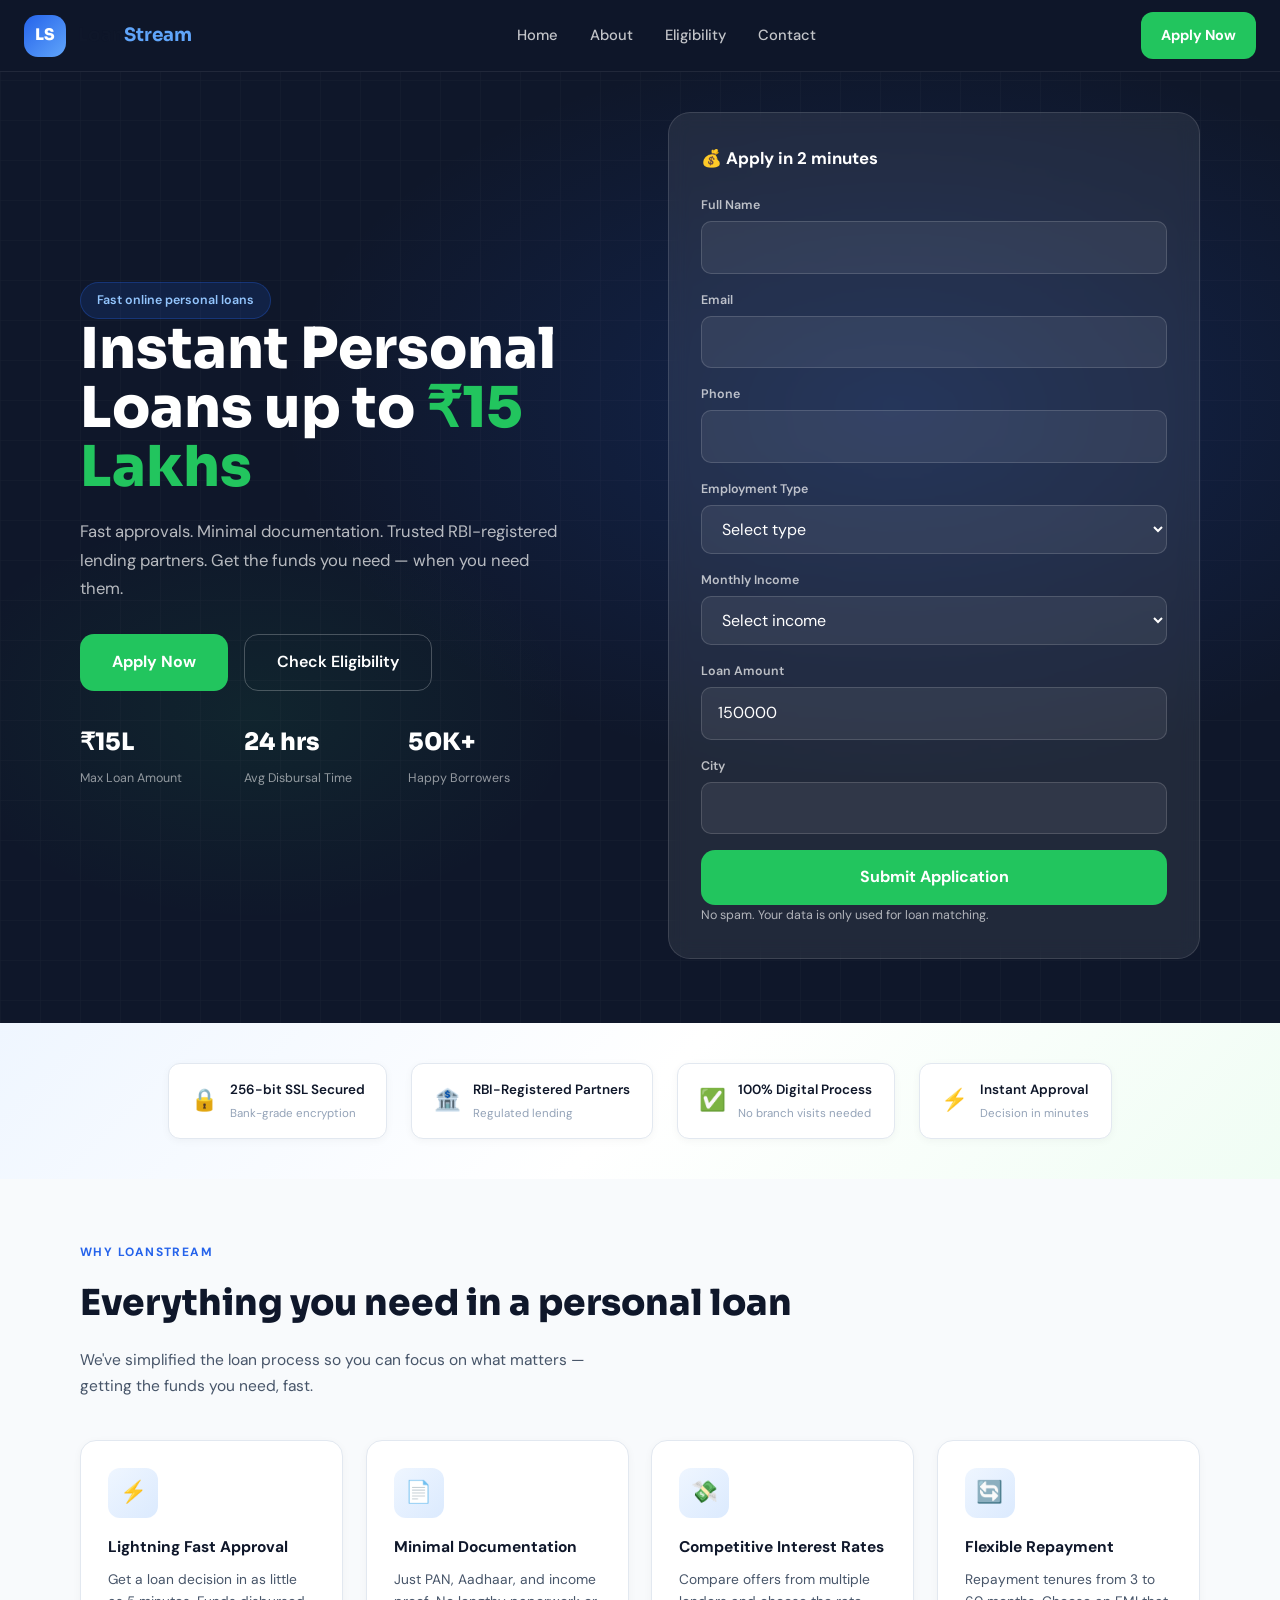
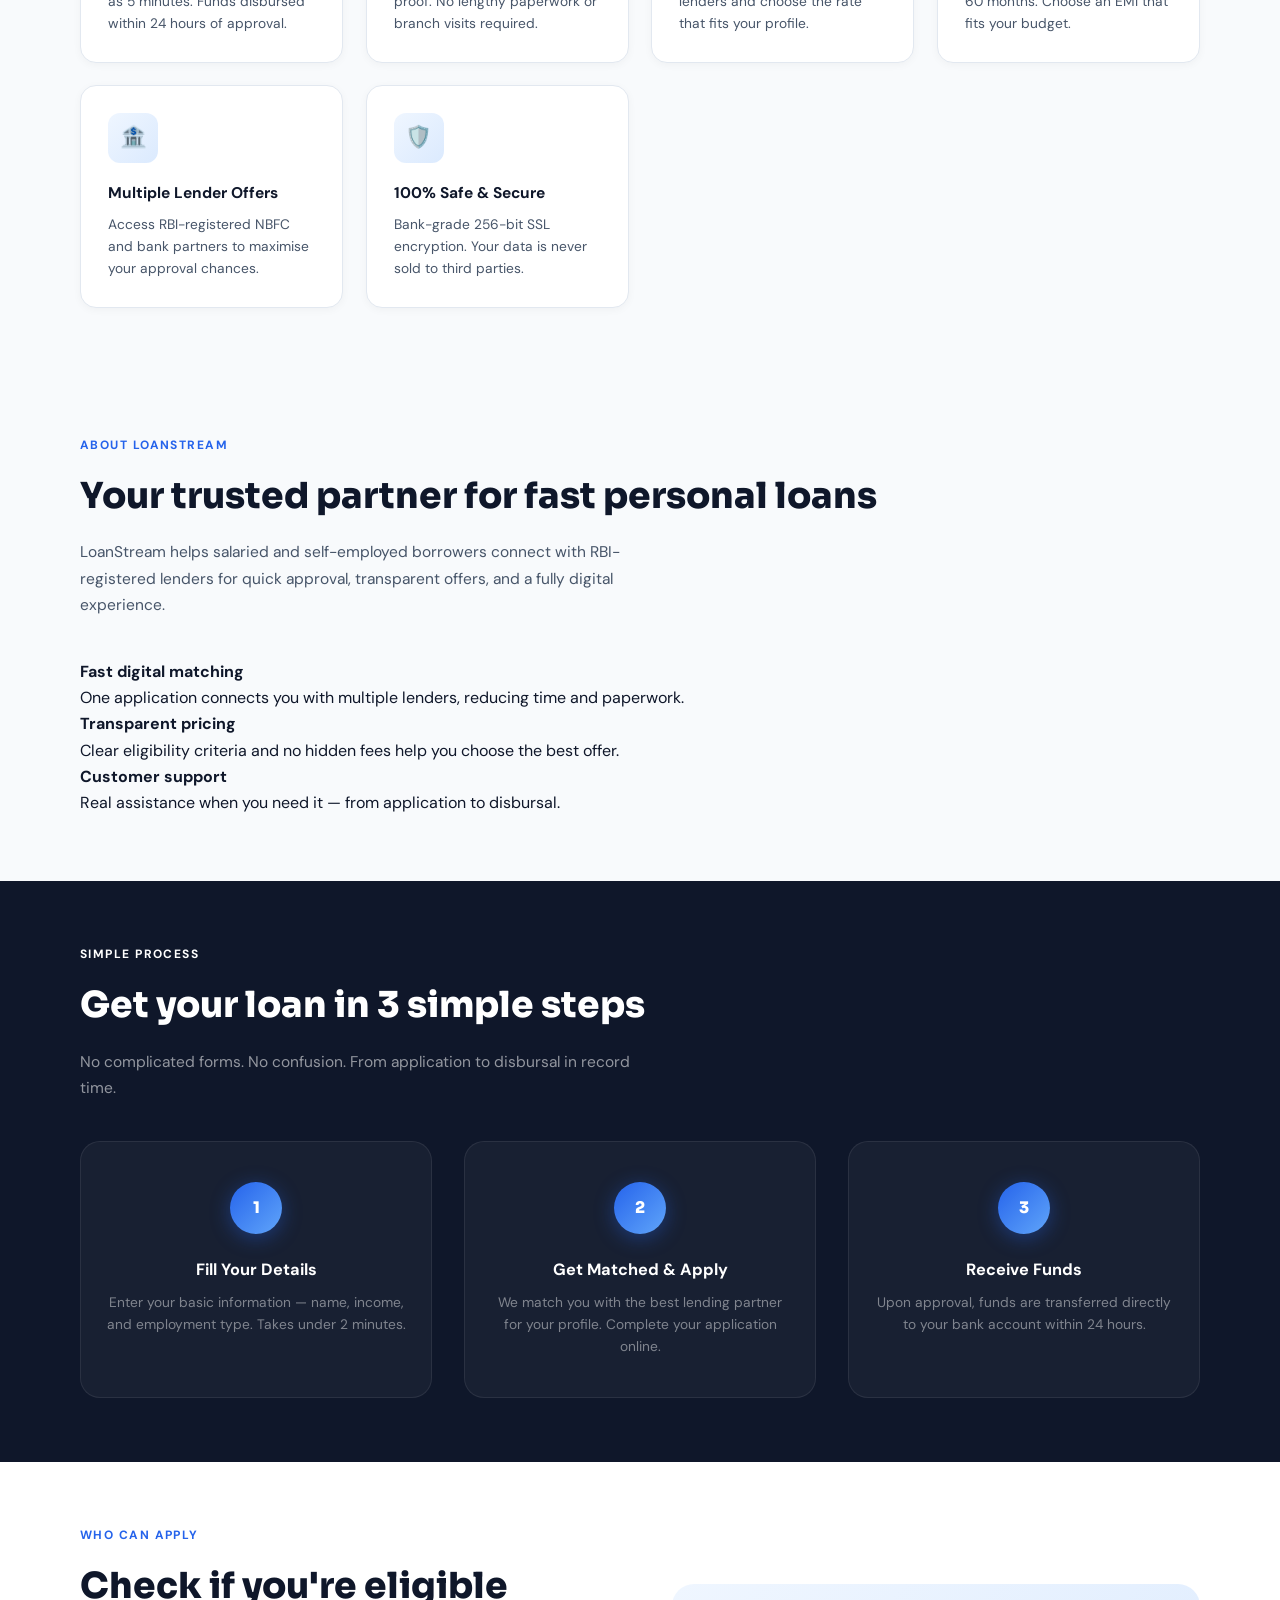
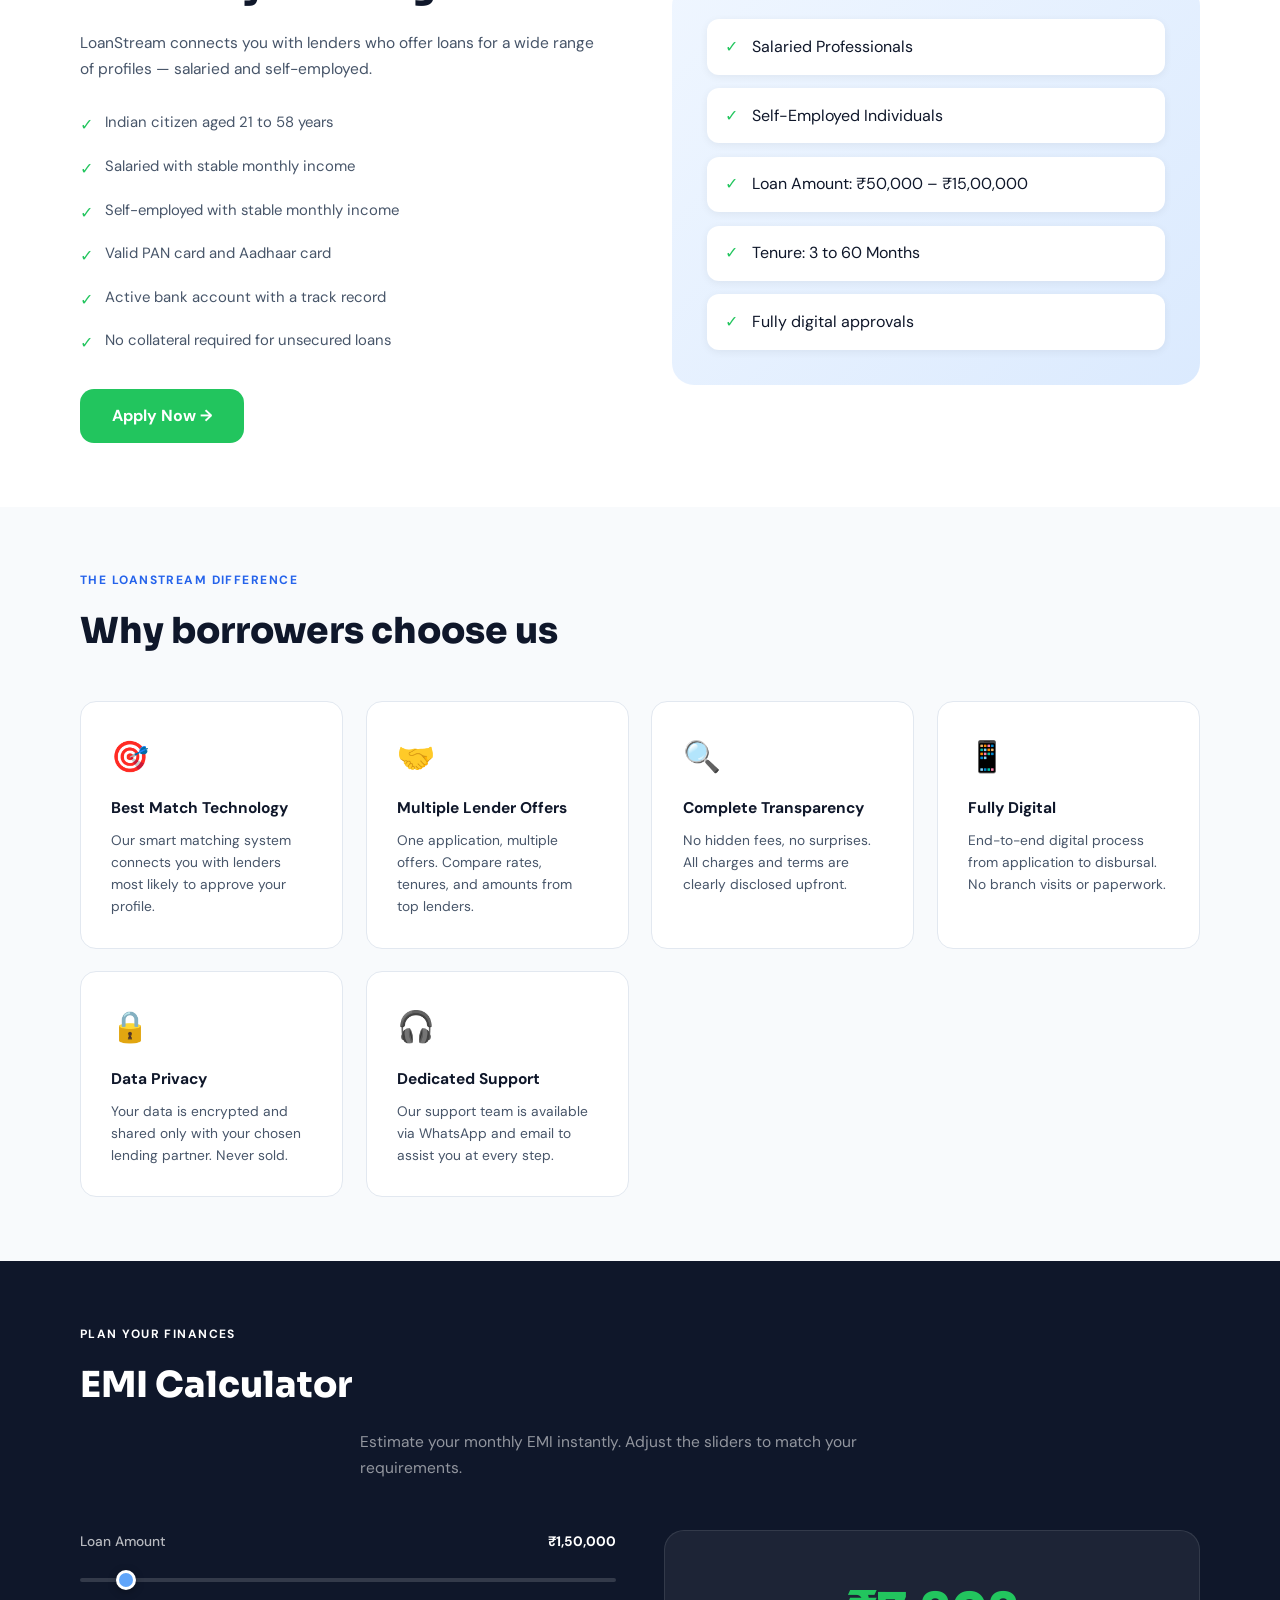
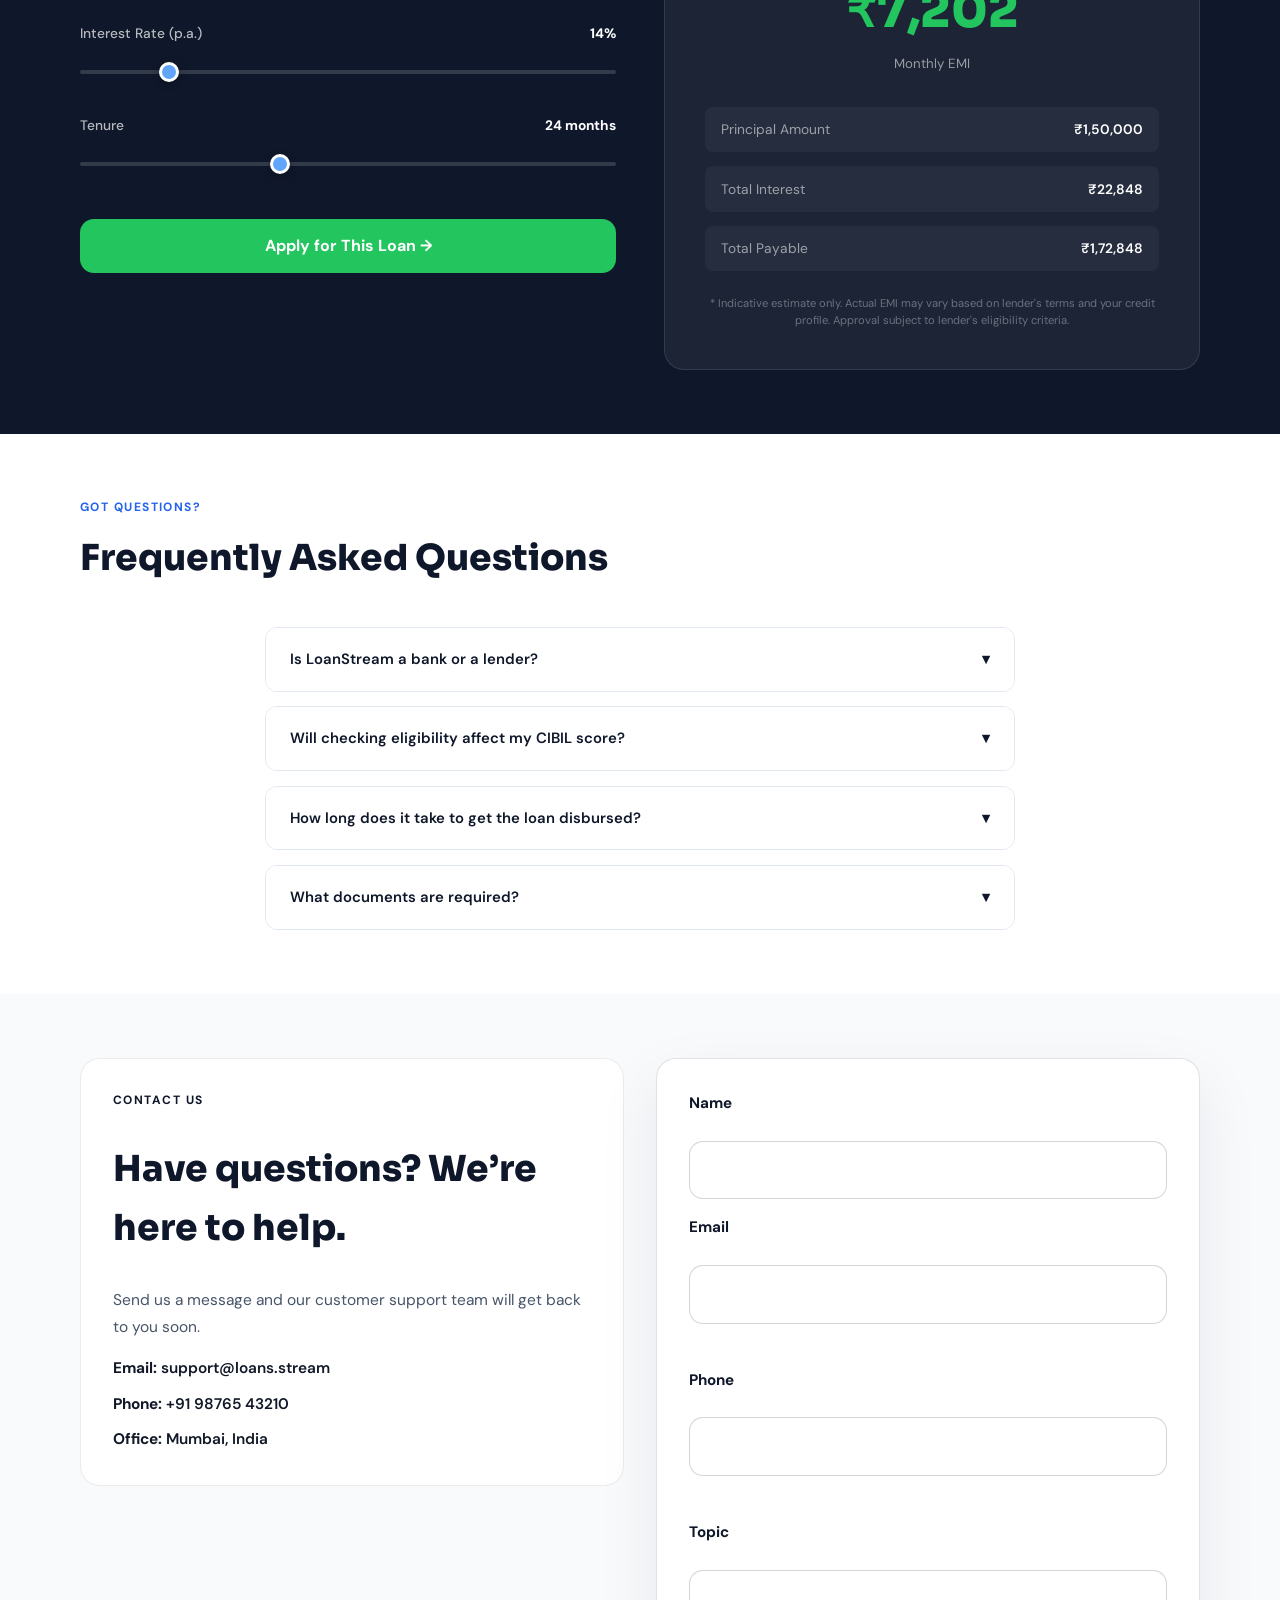
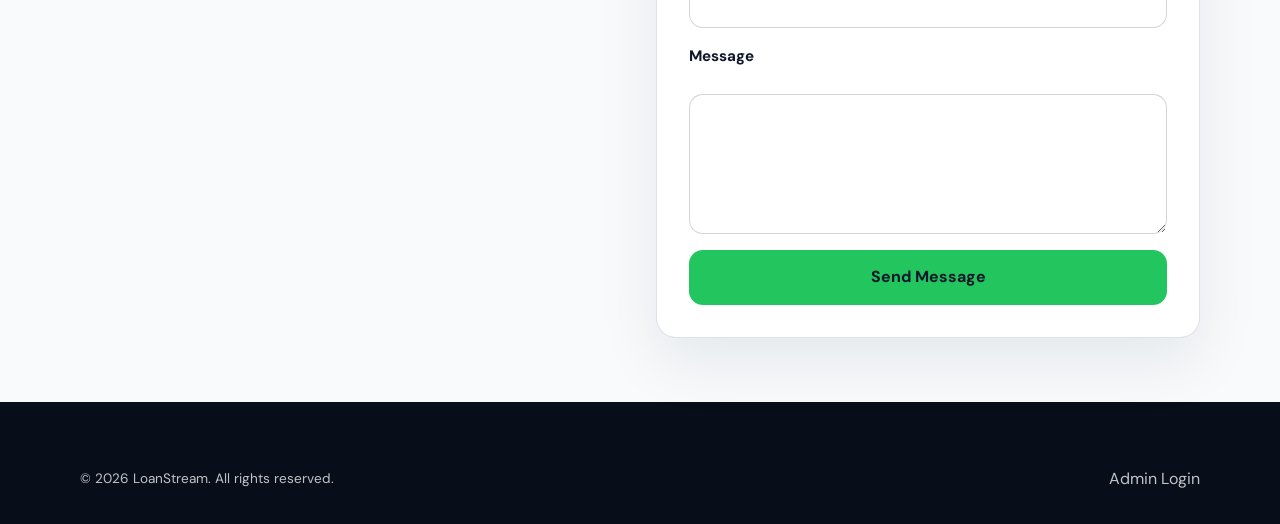
==== commit c269b8f6: "Added vaidation" ====
--- a/backend/wwwroot/index.html
+++ b/backend/wwwroot/index.html
@@ -222,8 +222,8 @@
       <div class="contact-card">
         <form id="contactForm" class="mform">
           <div class="mfg"><label>Name</label><input type="text" name="name" required /></div>
-          <div class="mfg"><label>Email</label><input type="email" name="email" required /></div>
-          <div class="mfg"><label>Phone</label><input type="tel" name="phone" required maxlength="10" /></div>
+          <div class="mfg"><label>Email</label><input type="email" name="email" required /><small class="error-message" id="emailError"></small></div>
+          <div class="mfg"><label>Phone</label><input type="tel" name="phone" required maxlength="10" /><small class="error-message" id="phoneError"></small></div>
           <div class="mfg"><label>Topic</label><input type="text" name="topic" required /></div>
           <div class="mfg"><label>Message</label><textarea name="message" rows="4" required></textarea></div>
           <button class="btn-p" type="submit">Send Message</button>
--- a/backend/wwwroot/css/style.css
+++ b/backend/wwwroot/css/style.css
@@ -1062,3 +1062,17 @@
 .contact-card label {
     color: #0f172a !important;
 }
+
+.error-message{
+    display:block;
+    color:#ef4444;
+    font-size:13px;
+    margin-top:4px;
+    min-height:18px;
+    font-weight:500;
+}
+
+.mfg input.error,
+.mfg select.error{
+    border:1px solid #ef4444 !important;
+}
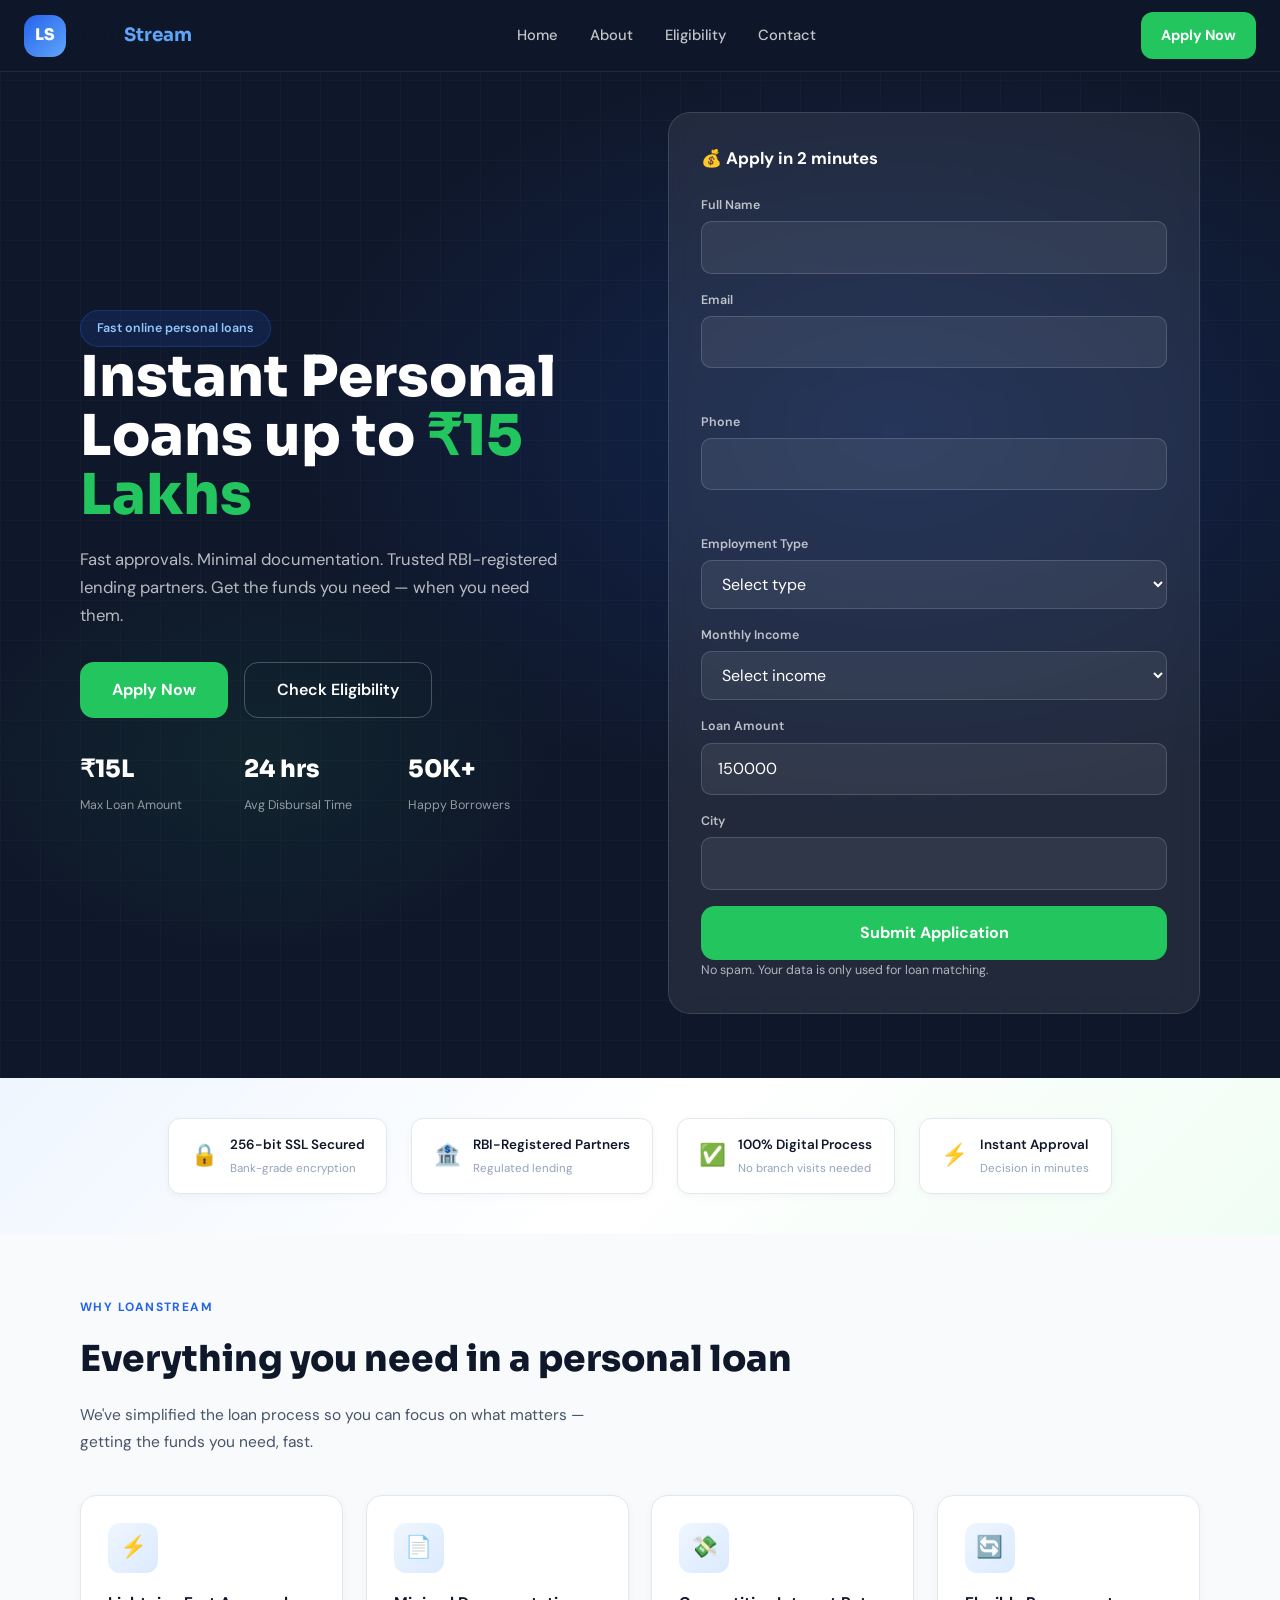
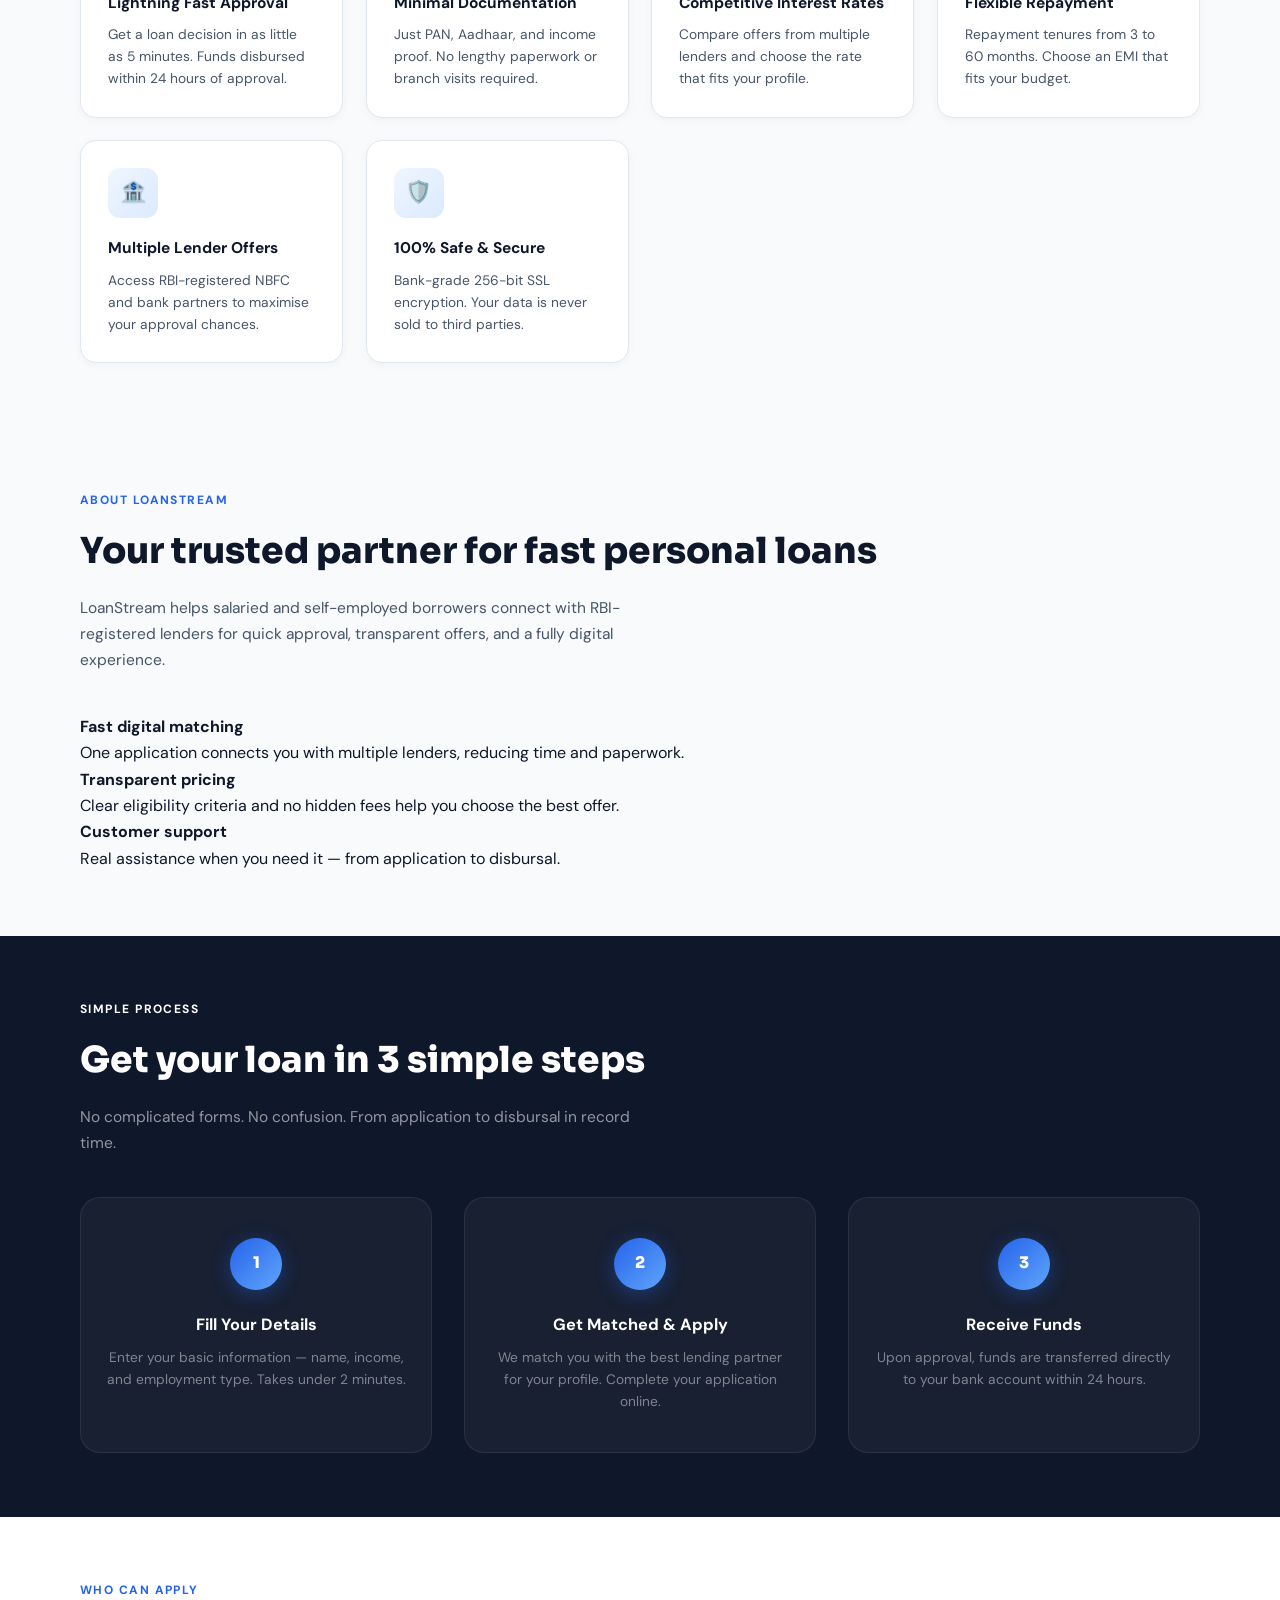
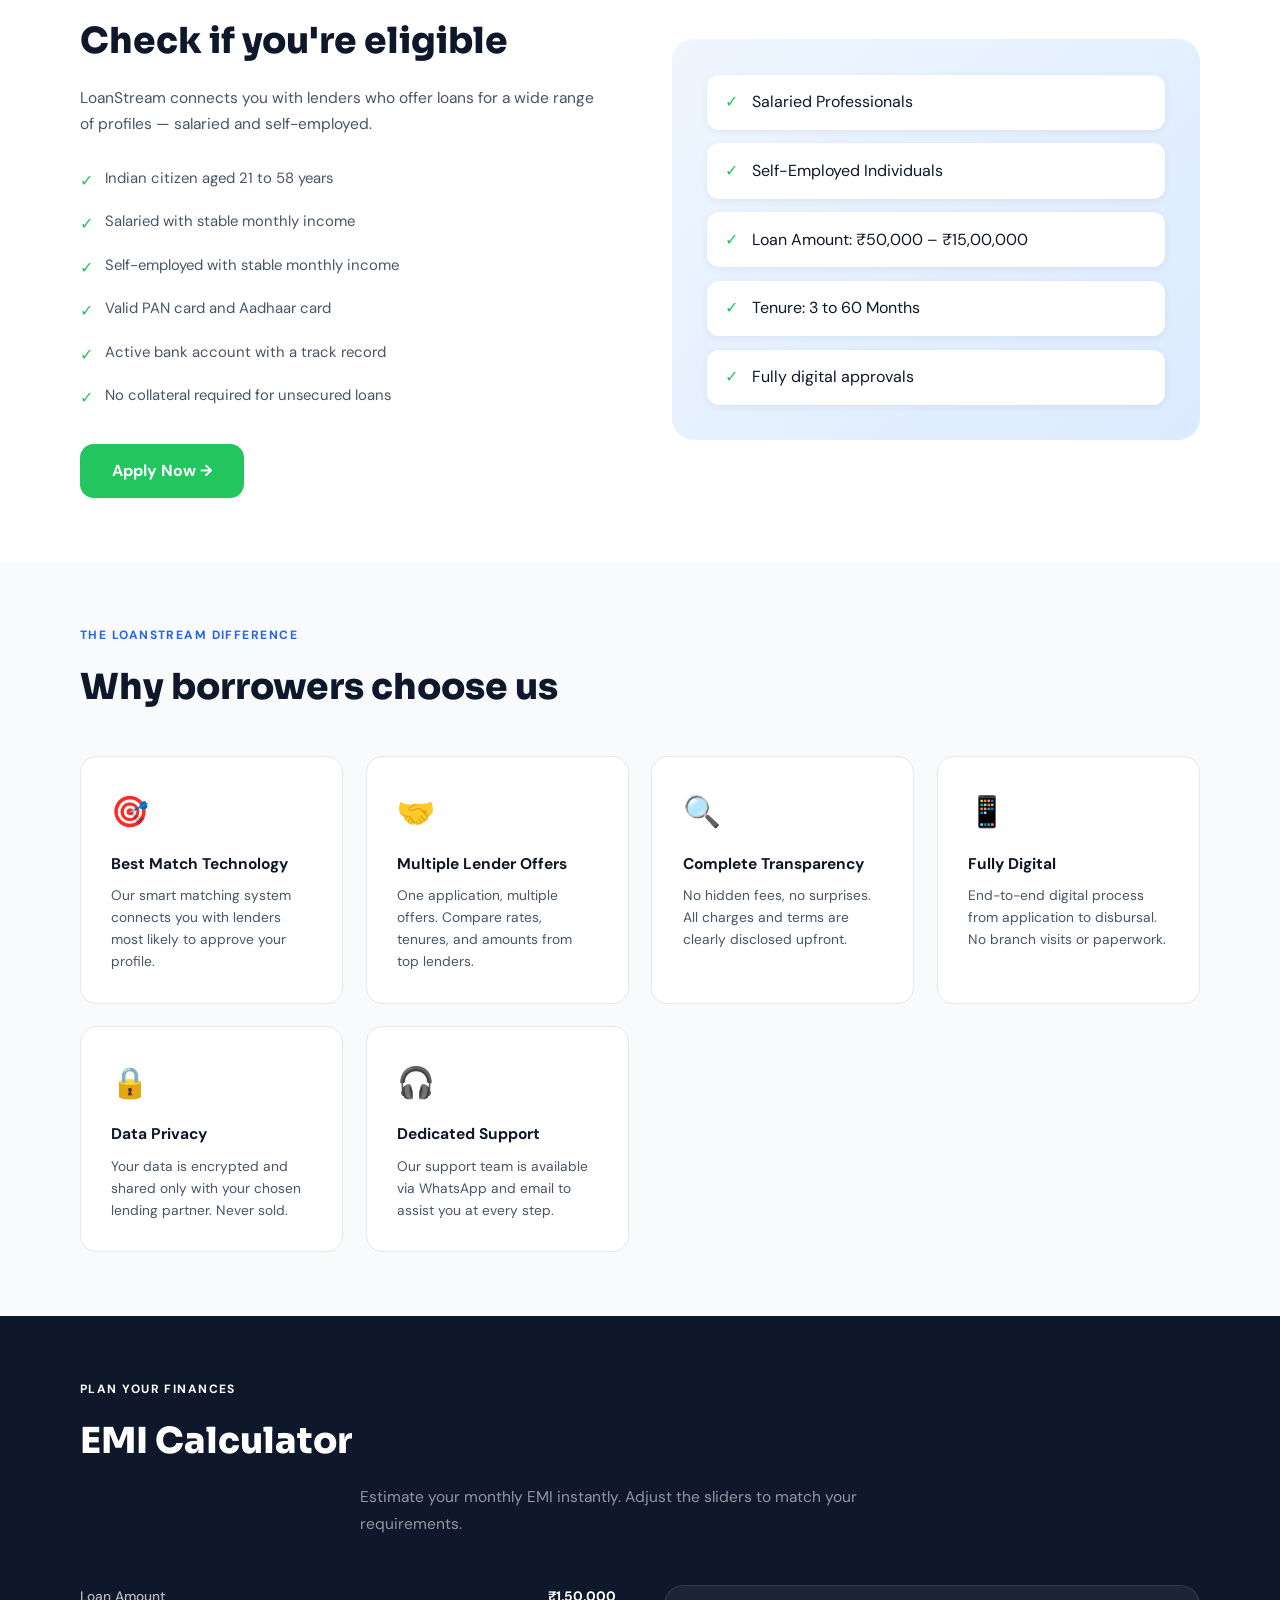
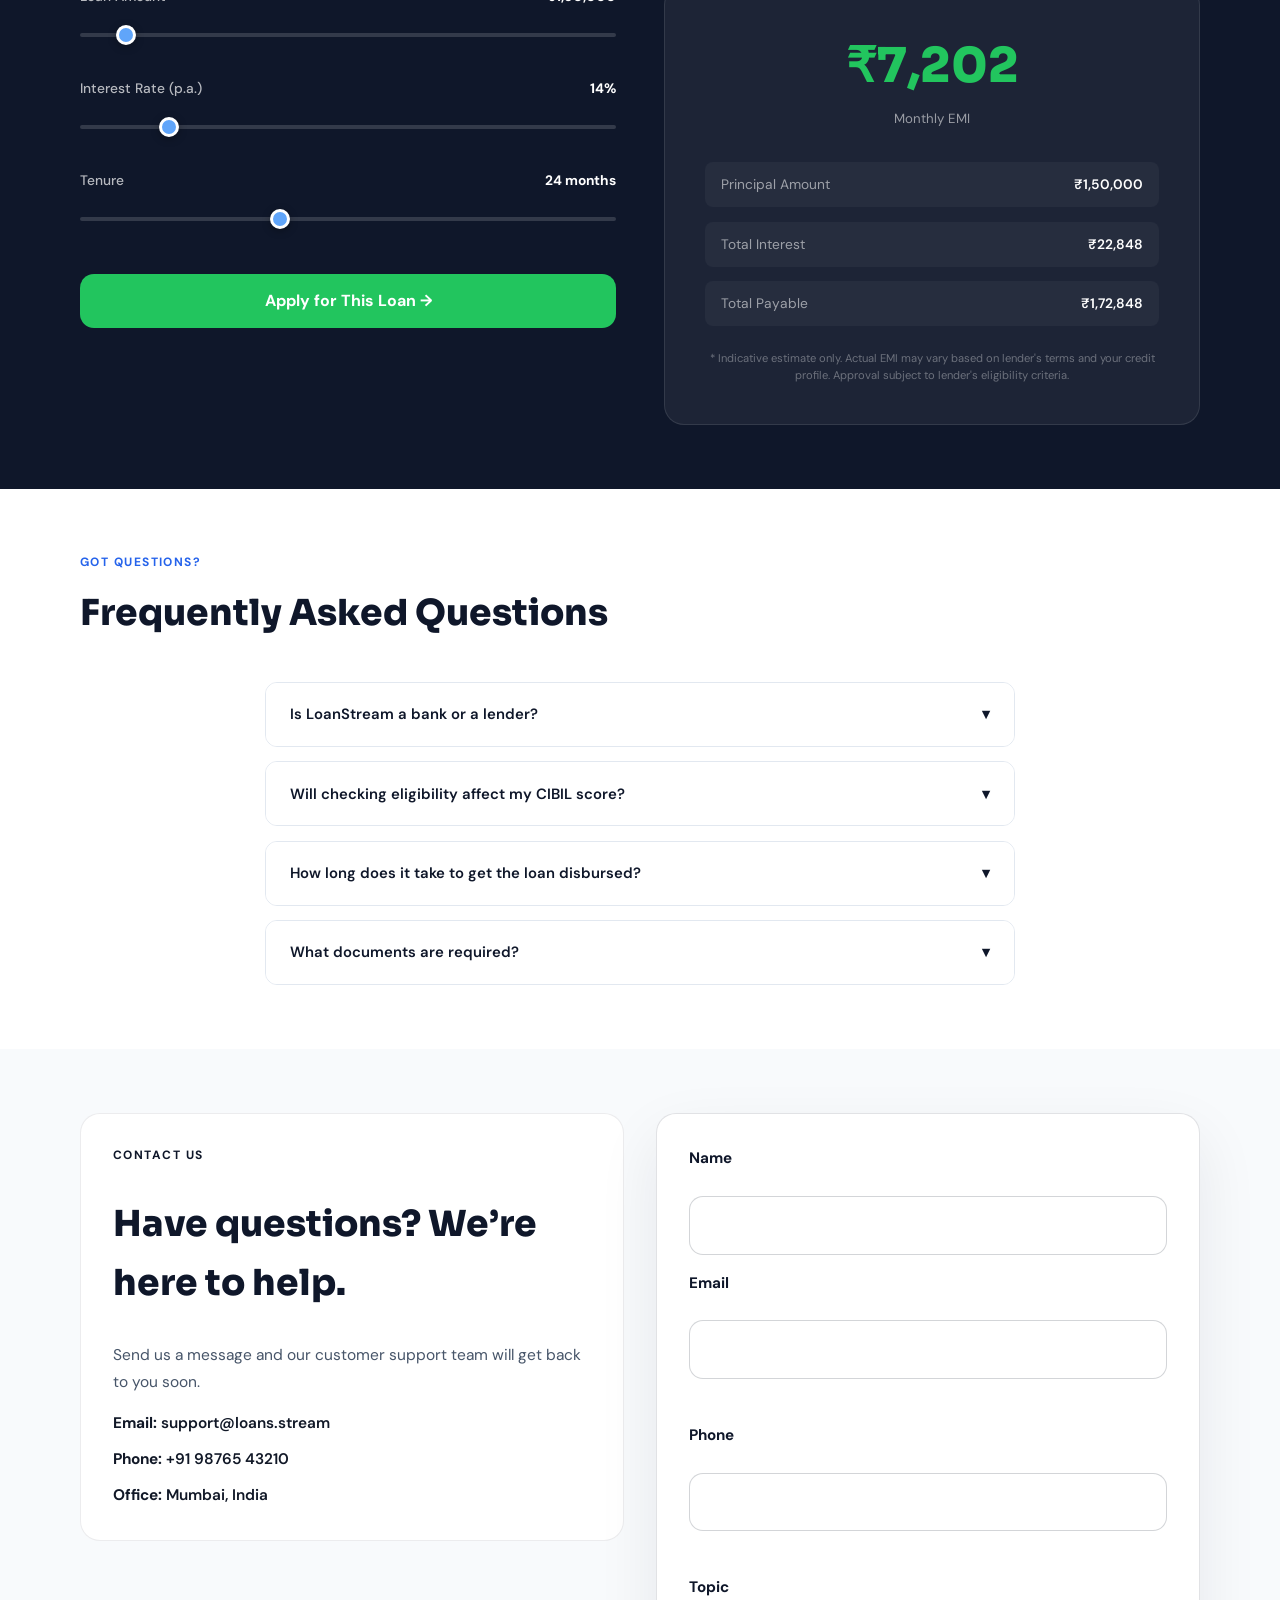
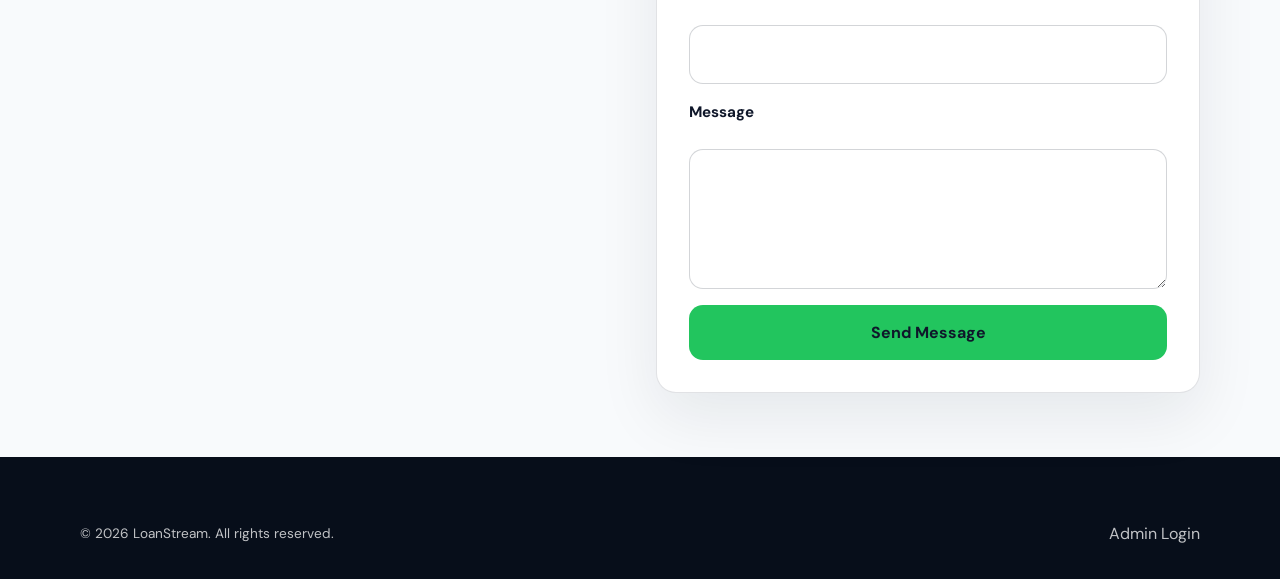
==== commit 1e0bd519: "Added vaidation" ====
--- a/backend/wwwroot/index.html
+++ b/backend/wwwroot/index.html
@@ -57,8 +57,8 @@
         <h3>💰 Apply in 2 minutes</h3>
         <form id="leadForm" class="mform">
           <div class="mfg"><label>Full Name</label><input type="text" name="name" required /></div>
-          <div class="mfg"><label>Email</label><input type="email" name="email" required /></div>
-          <div class="mfg"><label>Phone</label><input type="tel" name="phone" required maxlength="10" /></div>
+          <div class="mfg"><label>Email</label><input type="email" name="email" required /><small id="emailError" class="error-message"></small></div>
+          <div class="mfg"><label>Phone</label><input type="tel" name="phone" required maxlength="10" /><small id="phoneError" class="error-message"></small></div>
           <div class="mfg"><label>Employment Type</label><select name="employmentType" required><option value="">Select type</option><option>Salaried</option><option>Self-Employed</option></select></div>
           <div class="mfg"><label>Monthly Income</label><select name="monthlyIncome" required><option value="">Select income</option><option>₹50,000 – ₹1,00,000</option><option>₹1,00,000+</option></select></div>
           <div class="mfg"><label>Loan Amount</label><input type="number" name="loanAmount" min="50000" max="1500000" step="5000" value="150000" required /></div>
